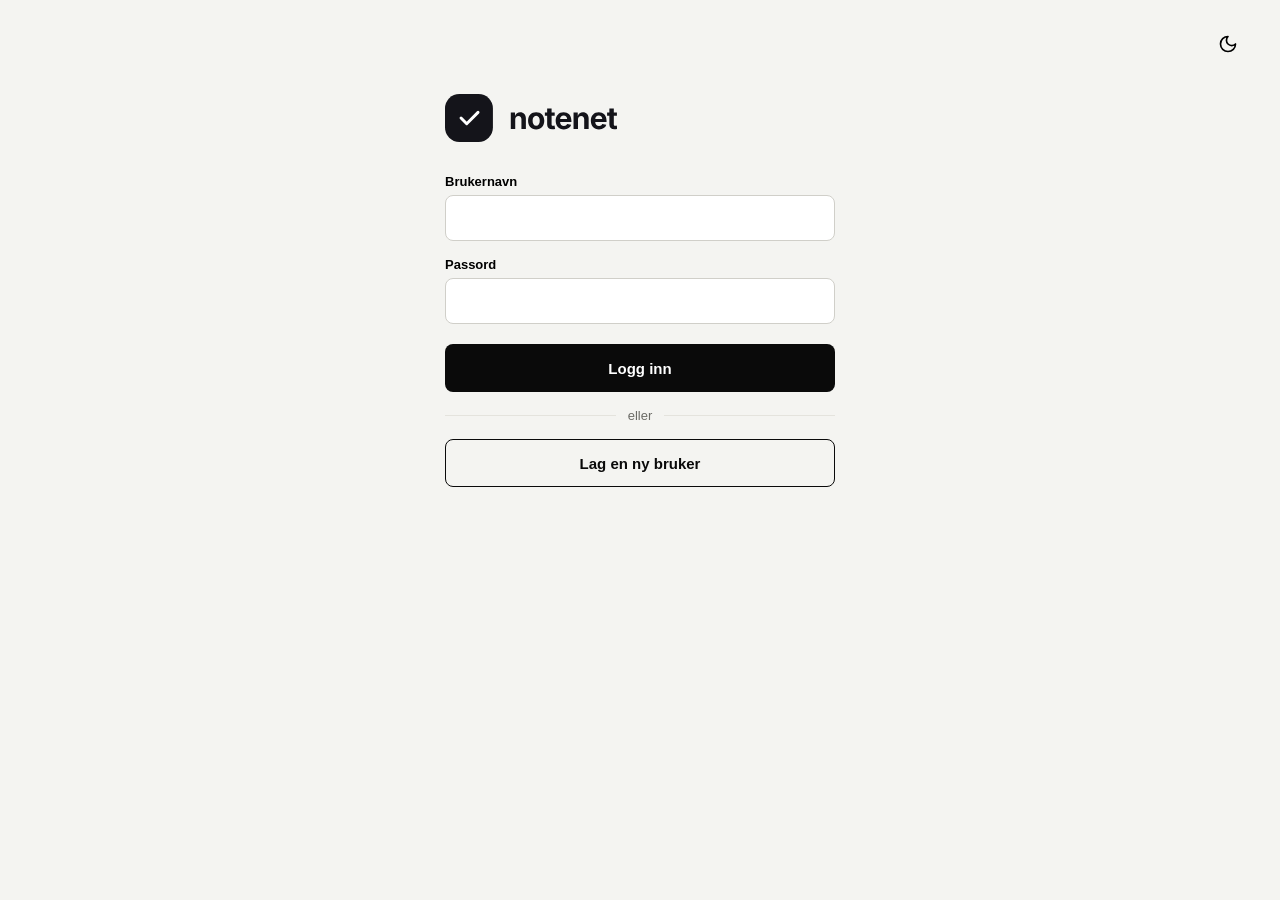
==== index.html @ 97132119 "move admin files into own folder and remove admin from script names" ====
<!doctype html>
<html lang="en">
  <head>
    <meta charset="UTF-8" />
    <meta name="viewport" content="width=device-width, initial-scale=1.0" />
    <title>Notenet</title>
    <link rel="icon" href="assets/images/favicon/favicon.ico" sizes="any" />
    <link
      rel="icon"
      href="assets/images/favicon/favicon.svg"
      type="image/svg+xml"
    />
    <link rel="stylesheet" href="styles/shared.css" />
    <link rel="stylesheet" href="styles/elements.css" />
    <link rel="stylesheet" href="styles/listPage.css" />
    <link rel="stylesheet" href="styles/loginPage.css" />
    <link rel="stylesheet" href="styles/landingPage.css" />
    <link rel="stylesheet" href="styles/modals.css" />
    <link rel="stylesheet" href="styles/userProfile.css" />
    <link rel="stylesheet" href="styles/userSettings.css" />
    <link rel="stylesheet" href="styles/admin.css" />
    <link rel="stylesheet" href="styles/darkMode.css" />
  </head>
  <body>
    <div id="app" class="flex column justify-between"></div>
    <script src="/model.js"></script>
    <script src="/pages/header.js"></script>
    <script src="/pages/admin/header.js"></script>
    <script src="/pages/userProfile.js"></script>
    <script src="/pages/admin/profile.js"></script>
    <script src="/pages/admin/userOverview.js"></script>
    <script src="/pages/admin/viewUser.js"></script>
    <script src="/pages/userSettings.js"></script>
    <script src="/pages/userNotification.js"></script>
    <script src="/pages/bottomBarActions.js"></script>
    <script src="/pages/themeToggle.js"></script>
    <script src="/pages/createListModal.js"></script>
    <script src="/pages/inviteMemberModal.js"></script>
    <script src="/pages/warningModals.js"></script>
    <script src="/pages/listPage/listPageView.js"></script>
    <script src="/pages/listPage/listPageController.js"></script>
    <script src="/pages/loginPage/loginview.js"></script>
    <script src="/pages/loginPage/logincontroller.js"></script>
    <script src="/pages/regristeringpage/registerview.js"></script>
    <script src="/pages/regristeringpage/registercontroller.js"></script>
    <script src="/pages/landingPage/landingpageview.js"></script>
    <script src="/pages/landingPage/landingPageController.js"></script>

    <script src="/pages/toast.js"></script>

    <script src="/view.js"></script>
    <script src="/router.js"></script>
    <script src="/modals.js"></script>
    <script src="/controller.js"></script>
  </body>
</html>
---- styles/shared.css ----
/*sizes*/
.width50 {
   width: 50vw;
}

.element50 {
   width: 40%;
}

/*flexbox*/
.flex {
   display: flex;
}

.row {
   flex-direction: row;
}

.column {
   flex-direction: column;
}

.justify-center {
   justify-content: center;
}

.justify-between {
   justify-content: space-between;
}

.justify-evenly {
   justify-content: space-evenly;
}

.justify-end {
   justify-content: flex-end;
}

.justify-self-end {
   justify-self: flex-end;
}

.align-center {
   align-items: center;
}

.align-end {
   align-items: flex-end;
}

.align-self-end {
   align-self: flex-end;
}

/*borders*/
.border {
   border: 1px solid black;
}

.border-round {
   border-radius: 10px;
}

/*spacing*/
.gap {
   gap: 10px;
}
.gap2 {
   gap: 30px;
}

.padding {
   padding: 10px;
}

.margin {
   margin: 10px;
}

/*text*/
.bold {
   font-weight: 900;
}
---- styles/elements.css ----
/*base*/
* {
  font-family: Arial, Helvetica, sans-serif;
}

html, body {
  margin: 0;
  padding: 0;
  min-height: 100%;
  background-color: #f4f4f1;
}

#app {
  min-height: 100vh; 
  margin: 0 auto;
  padding: 24px 32px 0 32px;
  box-sizing: border-box;
  display: flex;
  flex-direction: column;
  justify-content: space-between;
}

:where(
  button,
  a,
  label,
  input[type="checkbox"],
  input[type="file"],
  [onclick]:not([onclick=""]):not(.modal-overlay):not(.modal-content)
) {
  cursor: pointer;
}

/*profile greeting*/
.greeting {
  font-size: 24px;
}

/*icons*/
.icon-size {
  width: 20px;
  height: 20px;
}

.icon-size2 {
  width: 35px;
  height: 35px;
}

.icon-x {
  width: 50px;
  height: 50px;
}

/*bottom bar icons*/
.icon-bottom {
  display: block;
  width: 24px;
  height: 24px;
  padding: 11px;
  border-radius: 50%;
  filter: invert(1);
  opacity: 0.6;
  transition: opacity 0.15s ease;
}

.bottom-bar span:hover .icon-bottom {
  opacity: 1;
}

.icon-add {
  display: block;
  width: 26px;
  height: 26px;
  padding: 13px;
  border-radius: 50%;
  background-color: #e0243a;
  transition: transform 0.15s ease, background-color 0.15s ease;
}

.icon-add:hover {
  background-color: #c81d32;
}

.bottom-bar span:active img {
  transform: scale(0.92);
}

/*notification count*/
.notification-icon {
  position: relative;
}

.notification-count {
  position: absolute;
  top: 4px;
  right: 2px;
  min-width: 18px;
  height: 18px;
  padding: 0 4px;
  box-sizing: border-box;
  border: 2px solid #0a0a0a;
  border-radius: 999px;
  background-color: #e0243a;
  color: white;
  font-size: 10px;
  font-weight: 700;
  line-height: 14px;
  text-align: center;
}

/*profile image*/
.image-size {
  width: 88px;
  height: 88px;
}

/*containers*/
.list-bar {
  background-color: white;
}

.container {
  background-color: lightgray;
}

/*bottom bar*/
.bottom-bar {
  flex-shrink: 0;
  position: sticky;
  bottom: 0;
  margin: 24px -32px 0;
  padding: 32px 16px 18px;
  pointer-events: none;
  background: linear-gradient(to top, #f4f4f1 55%, rgba(244, 244, 241, 0));
}

.bottom-bar > div {
  pointer-events: auto;
  width: fit-content;
  margin: 0 auto;
  padding: 6px 16px;
  gap: 44px;
  align-items: center;
  background-color: #0a0a0a;
  border-radius: 999px;
  box-shadow: 0 10px 30px rgba(0, 0, 0, 0.18);
}

/*profile*/
.profile-container {
  width: 100%;
  max-width: 720px;
  margin: 0 auto;
}


/*header*/
.header {
  width: 100%;
  max-width: 740px;
  margin: 0 auto;
  box-sizing: border-box;

  h1 {
    font-size: 50px;
    color: dimgray;
  }
}

/*header icons*/
.header .gap2 {
  gap: 8px;
}

.header .icon-size {
  padding: 8px;
  border-radius: 50%;
  cursor: pointer;
  transition: background 0.15s ease;
}

.header .icon-size:hover {
  background: rgba(0, 0, 0, 0.07);
}

/*header avatar*/
.header-avatar {
  width: 34px;
  height: 34px;
  margin-left: 6px;
  border-radius: 50%;
  object-fit: cover;
  cursor: pointer;
  transition: box-shadow 0.15s ease;
}

.header-avatar:hover {
  box-shadow: 0 0 0 2px #e0243a;
}

/*reset*/
h1,
h2,
h3,
h4,
h5,
h6,
svg,
img {
  padding: 0;
  margin: 0;
}

/*logo*/
.logo-img {
  display: block;
  height: 40px;
  width: auto;
}

/*toast*/
.toast {
  position: fixed;
  top: 20px;
  left: 50%;
  transform: translateX(-50%);
  z-index: 1100;
  width: max-content;
  max-width: calc(100% - 32px);
  box-sizing: border-box;
  padding: 12px 16px;
  border-radius: 10px;
  background: #0a0a0a;
  color: white;
  font-size: 14px;
  font-weight: 600;
  box-shadow: 0 10px 30px rgba(0, 0, 0, 0.2);
}

.toast-icon {
  width: 18px;
  height: 18px;
  padding: 3px;
  border-radius: 50%;
  background: #e0243a;
}

.toast-close {
  width: 16px;
  height: 16px;
  margin-left: 8px;
  filter: invert(1);
  opacity: 0.7;
}

.toast-close:hover {
  opacity: 1;
}

/*retro bottom bar*/
body.retro .bottom-bar > div,
body.retro .icon-add,
body.retro .icon-bottom {
  border-radius: 0;
}

body.retro .bottom-bar > div {
  box-shadow: none;
}

body.retro .notification-count {
  border-radius: 0;
  font-family: "Lucida Console", Consolas, monospace;
}

/*retro avatars*/
body.retro .header-avatar,
body.retro .image-size,
body.retro .settings-avatar,
body.retro .avatar-option,
body.retro .member-avatar,
body.retro .item-avatar,
body.retro .admin-avatar {
  border-radius: 0;
}

/*retro header*/
body.retro .header .icon-size {
  border-radius: 0;
}

body.retro .header .header-avatar,
body.retro .settings-page .settings-avatar {
  box-shadow: 0 0 0 1.5px #0a0a0a;
}

body.retro .header .header-avatar:hover {
  box-shadow: 0 0 0 2px #e0243a;
}

/*retro pixel icons*/
body.retro img[src*="icons/pixel/"][width="14"],
body.retro img[src*="icons/pixel/"][width="16"] {
  width: 12px;
  height: 12px;
}

body.retro img[src*="icons/pixel/"][width="20"],
body.retro .input-box button img[src*="icons/pixel/"],
body.retro .icon-size[src*="icons/pixel/"] {
  width: 24px;
  height: 24px;
}

body.retro .header .icon-size[src*="icons/pixel/"] {
  padding: 6px;
}

/*retro font*/
body.retro,
body.retro * {
  font-family: "Lucida Console", Consolas, monospace;
  font-synthesis: none;
}

/*retro headings*/
body.retro h1,
body.retro h2,
body.retro h3,
body.retro h1 *,
body.retro h2 *,
body.retro h3 * {
  font-family: Consolas, "Courier New", monospace;
  font-synthesis: auto;
}

/*retro toast and invite buttons*/
body.retro .toast,
body.retro .toast-icon {
  border-radius: 0;
}

body.retro .toast-icon[src*="icons/pixel/"] {
  width: 12px;
  height: 12px;
  padding: 6px;
}

body.retro .toast-close[src*="icons/pixel/"] {
  width: 12px;
  height: 12px;
}

body.retro .accept-btn[src*="icons/pixel/"],
body.retro .decline-btn[src*="icons/pixel/"] {
  width: 12px;
  height: 12px;
  padding: 12px;
}

/*retro trash*/
body.retro img[src*="icons/pixel/trash"][width] {
  width: 18px;
  height: 18px;
}

/*animations*/
@keyframes fade-in {
  from {
    opacity: 0;
  }
}

@keyframes pop-in {
  from {
    opacity: 0;
    transform: translateY(12px) scale(0.96);
  }
}

@keyframes toast-in {
  from {
    opacity: 0;
    transform: translate(-50%, -16px);
  }
}

@keyframes item-in {
  from {
    opacity: 0;
    transform: translateY(-8px);
  }
}

@keyframes check-pop {
  50% {
    transform: scale(1.25);
  }
}

@keyframes strike {
  to {
    background-size: 100% 2px;
  }
}

@keyframes item-out {
  to {
    opacity: 0;
    transform: translateX(12px);
  }
}

@media (prefers-reduced-motion: no-preference) {
  body:not(.retro) .modal-overlay.animate-in {
    animation: fade-in 0.2s ease;
  }

  body:not(.retro) .modal-overlay.animate-in .modal-content {
    animation: pop-in 0.3s cubic-bezier(0.2, 0.9, 0.3, 1.2);
  }

  body:not(.retro) .toast.animate-in {
    animation: toast-in 0.3s ease;
  }

  body:not(.retro) li.animate-in {
    animation: item-in 0.3s ease;
  }

  body:not(.retro) li.animate-in input[type="checkbox"]:checked {
    animation: check-pop 0.3s ease;
  }

  body:not(.retro) li.completing {
    animation: item-out 0.2s ease 0.3s forwards;
  }

  body:not(.retro) li.completing input[type="checkbox"] {
    animation: check-pop 0.3s ease;
  }

  body:not(.retro) li.completing span {
    background: linear-gradient(#e0243a, #e0243a) no-repeat 0 55% / 0 2px;
    animation: strike 0.3s ease forwards;
  }

  body:not(.retro) .list-container li,
  body:not(.retro) .admin-stat {
    transition: transform 0.15s ease, box-shadow 0.15s ease, background 0.15s ease;
  }

  body:not(.retro) .admin-stat:hover {
    transform: translateY(-2px);
    box-shadow: 0 6px 16px rgba(0, 0, 0, 0.08);
  }
}

/*retro edit icon*/
body.retro .list-container .edit-btn img[src*="icons/pixel/"] {
  width: 18px;
  height: 18px;
  margin: -3px -1px -3px -2px;
}
---- styles/listPage.css ----
/*layout*/
.list-container {
  width: 100%;
  max-width: 752px;
  margin: 0 auto;
  padding: 8px 16px;
  display: flex;
  flex-direction: column;
  gap: 8px;
  box-sizing: border-box;
}

.list-title-row {
  display: flex;
  justify-content: space-between;
  align-items: flex-end;
  width: 100%;
  margin: 4px 0;
  gap: 8px;
}

/*members*/
.share-meta {
  display: flex;
  align-items: center;
  gap: 10px;
  font-size: 14px;
  white-space: nowrap;
  flex-shrink: 0;
}

.member-count {
  font-size: 13px;
  color: dimgray;
}

.member-count-btn {
  display: inline-flex;
  align-items: center;
  gap: 4px;
  border: none;
  background: none;
  padding: 4px 6px;
  font-size: 13px;
  color: dimgray;
}

.member-count-btn:hover {
  color: black;
}

.member-count-btn img {
  transition: transform 0.15s ease;
}

.member-count-btn img.rotated {
  transform: rotate(90deg);
}

.members-list {
  display: flex;
  flex-direction: column;
  border: 1px solid black;
  background: #f0f0f0
}

.member-row {
  display: flex;
  align-items: center;
  gap: 10px;
  padding: 6px 10px;
  border-bottom: 1px solid #ddd;
  font-size: 14px;
}

.member-row:last-child {
  border-bottom: none;
}

.member-avatar {
  width: 24px;
  height: 24px;
  border-radius: 50%;
  object-fit: cover;
}

.item-avatar {
  width: 20px;
  height: 20px;
  border-radius: 50%;
  object-fit: cover;
  flex-shrink: 0;
}

.owner-tag {
  font-size: 11px;
  background: #e0243a;
  color: white;
  padding: 1px 6px;
  border-radius: 999px;
}

.member-code {
  margin-left: auto;
  font-size: 12px;
  color: dimgray;
}

/*invite button*/
.invite-btn {
  display: inline-flex;
  align-items: center;
  gap: 6px;
  border: none;
  background: black;
  color: white;
  border-radius: 999px;
  padding: 5px 12px;
  font-size: 13px;
  font-weight: 600;
  transition: background 0.15s ease;
}

.invite-btn img {
  filter: invert(1);
}

.invite-btn:hover {
  background: #333;
}

.invite-btn:active {
  transform: scale(0.96);
}

/*headings*/
.list-container h2 {
  font-size: 22px;
  margin: 0;
  word-break: break-word;
}

.list-container h3 {
  font-size: 16px;
  margin-top: 10px;
  margin-bottom: 4px;
}

/*list items*/
ul {
  list-style: none !important;
  padding: 0 !important;
  margin: 0 !important;
  display: flex;
  flex-direction: column;
  width: 100%;
  border: 1px solid #d0cfc9;
  border-radius: 10px;
  overflow: hidden;
  box-sizing: border-box;
}

ul:empty {
  border: none;
}

li {
  display: flex;
  align-items: center;
  border-bottom: 1px solid #e2e1dc;
  padding: 9px 10px;
  background: white;
  width: 100%;
  box-sizing: border-box;
}

li:last-child {
  border-bottom: none;
}

.btn-icon {
  background: transparent;
  border: none;
  padding: 2px;
  display: flex;
  align-items: center;
  justify-content: center;
  width: 32px;
  flex-shrink: 0;
}

li span {
  flex-grow: 1;
  padding-left: 8px;
  font-size: 14px;
  word-break: normal;
  overflow-wrap: break-word;
  min-width: 0;
}

/*add item input*/
.input-box {
  display: flex;
  align-items: center;
  border: 1px solid black;
  border-radius: 20px;
  padding: 7px 14px;
  background: #ffffff;
  width: 100%;
  box-sizing: border-box;
}

.input-box input {
  border: none;
  outline: none;
  width: 100%;
  font-size: 14px;
}

.input-box button {
  background: none;
  border: none;
}

/*edit*/
.edit-btn {
  border: 1px solid dimgray;
  background: white;
  color: dimgray;
  border-radius: 12px;
  padding: 3px 10px;
  margin-right: 6px;
  font-size: 12px;
}

.edit-btn:hover {
  background: dimgray;
  color: white;
}

.edit-input {
  flex: 1;
  width: 100%;
  min-width: 0;
  box-sizing: border-box;
  margin-left: 8px;
  margin-right: 6px;
  padding: 4px 6px;
  font-size: 14px;
}

/*visibility toggle*/
.list-toolbar {
  display: flex;
  justify-content: space-between;
  align-items: center;
  gap: 8px;
  flex-wrap: wrap;
}

.visibility-switch {
  display: inline-flex;
  background: #f0f0f0;
  padding: 3px;
  border-radius: 999px;
}

.visibility-option {
  display: inline-flex;
  align-items: center;
  gap: 6px;
  border: none;
  background: transparent;
  padding: 5px 12px;
  border-radius: 999px;
  font-size: 13px;
  font-weight: 600;
  color: #777;
  transition: background 0.15s ease, color 0.15s ease, box-shadow 0.15s ease;
}

.visibility-option img {
  opacity: 0.45;
}

.visibility-option:not(.active):hover {
  color: #333;
}

.visibility-option.active {
  background: #0a0a0a;
  color: white;
  box-shadow: 0 1px 3px rgba(0, 0, 0, 0.15);
  cursor: default;
}

.visibility-option.active img {
  opacity: 1;
  filter: invert(1);
}

.visibility-label {
  display: inline-flex;
  align-items: center;
  gap: 6px;
  font-size: 13px;
  color: dimgray;
}

/*sharp style*/
.list-container h2 {
  font-size: 24px;
  font-weight: 800;
  letter-spacing: -0.03em;
  line-height: 1.1;
}

.counter {
  font-size: 13px;
  color: #6b6b66;
  font-variant-numeric: tabular-nums;
}

.counter b {
  color: #0a0a0a;
}

/*progress bar*/
.list-progress {
  width: 100%;
  height: 12px;
  border-radius: 999px;
  background: #e2e1db;
  overflow: hidden;
}

.list-progress-fill {
  height: 100%;
  border-radius: 999px;
  background: linear-gradient(90deg, #e0243a, #f0566a);
  transition: width 0.3s ease;
}

.list-container h3 {
  font-size: 11px;
  font-weight: 700;
  letter-spacing: 0.1em;
  text-transform: uppercase;
  opacity: 0.55;
  margin-top: 18px;
}

ul {
  border-radius: 12px;
}

.input-box {
  border-radius: 6px;
}

.invite-btn {
  border-radius: 6px;
}

li span {
  font-weight: 500;
}

li:hover {
  background: #fafaf8;
}

li input[type="checkbox"] {
  appearance: none;
  width: 22px;
  height: 22px;
  margin: 0 4px 0 2px;
  border: 2px solid #b5b4ae;
  border-radius: 50%;
  flex-shrink: 0;
  cursor: pointer;
}

li input[type="checkbox"]:hover {
  border-color: #0a0a0a;
}

li input[type="checkbox"]:checked {
  border-color: #0a0a0a;
  background: #0a0a0a url("data:image/svg+xml;utf8,<svg xmlns='http://www.w3.org/2000/svg' viewBox='0 0 24 24' fill='none' stroke='white' stroke-width='3.5' stroke-linecap='round' stroke-linejoin='round'><path d='m5 12 5 5L20 7'/></svg>") center / 12px no-repeat;
}

.btn-icon img {
  opacity: 0.85;
}

.btn-icon:hover img {
  opacity: 1;
}

.edit-btn {
  border-radius: 4px;
  font-size: 11px;
  font-weight: 600;
  letter-spacing: 0.02em;
}

.completed-list li span {
  color: #6b6b66;
  text-decoration: line-through;
  text-decoration-color: #e0243a;
  text-decoration-thickness: 2px;
}

/*edit buttons*/
.edit-btn {
  display: inline-flex;
  align-items: center;
  gap: 5px;
  border: 1px solid #d0cfc9;
  border-radius: 6px;
  background: transparent;
  color: #3a3a38;
  padding: 3px 8px;
  margin-right: 6px;
  font-size: 12px;
  font-weight: 600;
  letter-spacing: 0;
  transition: background 0.15s ease, color 0.15s ease, border-color 0.15s ease;
}

.edit-btn img {
  width: 11px;
  height: 11px;
}

.edit-btn:hover {
  background: #0a0a0a;
  border-color: #0a0a0a;
  color: white;
}

.edit-btn:hover img {
  filter: invert(1);
}

.edit-btn-save {
  background: #0a0a0a;
  border-color: #0a0a0a;
  color: white;
}

.edit-btn-save img {
  filter: invert(1);
}

.edit-btn-save:hover {
  background: #e0243a;
  border-color: #e0243a;
}

.edit-btn-cancel {
  border-color: transparent;
  color: #6b6b66;
}

.edit-btn-cancel:hover {
  background: #ecebe6;
  border-color: #ecebe6;
  color: #0a0a0a;
}

.edit-input {
  border: 1.5px solid #0a0a0a;
  border-radius: 6px;
  padding: 6px 10px;
  outline: none;
  font-weight: 500;
}

.edit-input:focus {
  box-shadow: 0 0 0 3px rgba(224, 36, 58, 0.2);
}

/*empty text*/
.empty-text {
  margin: 4px 2px;
  font-size: 16px;
  color: #6b6b66;
}

/*remove member*/
.remove-member-btn {
  margin-left: 4px;
}

.remove-member-btn img {
  opacity: 0.5;
}

.remove-member-btn:hover img {
  opacity: 1;
}

/*invite member*/
.invite-text {
  margin: 0;
  font-size: 14px;
  color: #6b6b66;
}

.invite-message {
  margin: 0 4px;
  font-size: 13px;
  color: #6b6b66;
}

/*retro style*/
body.retro .list-container h2 {
  font-size: 30px;
  font-weight: 900;
  letter-spacing: -0.02em;
}

body.retro .list-container .counter {
  font-family: "Lucida Console", Consolas, monospace;
  letter-spacing: 0.05em;
  text-transform: uppercase;
}

body.retro .list-progress {
  height: 12px;
  border-radius: 0;
  background: repeating-linear-gradient(90deg, #d6d4cc 0 10px, transparent 10px 14px);
}

body.retro .list-progress-fill {
  border-radius: 0;
  background: repeating-linear-gradient(90deg, #e0243a 0 10px, transparent 10px 14px);
}

body.retro .list-container .visibility-switch,
body.retro .list-container .visibility-option,
body.retro .list-container .invite-btn,
body.retro .settings-page .visibility-switch,
body.retro .settings-page .visibility-option {
  border-radius: 0;
}

body.retro .list-container .visibility-option,
body.retro .list-container .invite-btn,
body.retro .list-container .member-count-btn,
body.retro .settings-page .visibility-option {
  font-family: "Lucida Console", Consolas, monospace;
}

body.retro .list-container .invite-btn {
  text-transform: uppercase;
  font-size: 12px;
}

body.retro .list-container .input-box {
  border: none;
  border-bottom: 2px solid #0a0a0a;
  border-radius: 0;
  background: transparent;
}

body.retro .list-container .input-box input,
body.retro .list-container .edit-input {
  font-family: "Lucida Console", Consolas, monospace;
  background: transparent;
}

body.retro .list-container .edit-input {
  border-radius: 0;
}

body.retro .list-container h3 {
  font-family: Consolas, "Courier New", monospace;
  font-size: 13px;
  opacity: 1;
}

body.retro .list-container h3::before {
  content: "// ";
  color: #e0243a;
}

body.retro .list-container ul {
  border: none;
  border-top: 2px solid #0a0a0a;
  border-radius: 0;
}

body.retro .list-container li {
  background: transparent;
  border-bottom: 1px dashed #9a9a95;
  padding: 12px 4px;
}

body.retro .list-container li:hover {
  background: rgba(0, 0, 0, 0.03);
}

body.retro .list-container li span {
  font-family: "Lucida Console", Consolas, monospace;
  font-size: 14px;
}

body.retro .list-container li input[type="checkbox"] {
  width: 20px;
  height: 20px;
  border-radius: 0;
  border-color: #0a0a0a;
}

body.retro .list-container .edit-btn {
  border-radius: 0;
  font-family: "Lucida Console", Consolas, monospace;
  font-size: 11px;
  text-transform: uppercase;
}

body.retro .list-container .item-avatar {
  box-shadow: 0 0 0 1px #d0cfc9;
}

/*section toggle*/
.section-toggle {
  display: flex;
  align-items: center;
  gap: 6px;
  cursor: pointer;
  user-select: none;
}

.section-toggle img {
  transition: transform 0.15s ease;
}

.section-toggle img.rotated {
  transform: rotate(90deg);
}

.counter-link {
  font-family: inherit;
  cursor: pointer;
  text-decoration: underline dotted;
  text-underline-offset: 3px;
}

.counter-link:hover {
  color: #e0243a;
}

/*members list*/
body.retro .list-container .members-list {
  background: transparent;
  border: none;
  border-top: 2px solid #0a0a0a;
}

body.retro .list-container .member-row {
  padding: 10px 4px;
  border-bottom: 1px dashed #9a9a95;
}

body.retro .list-container .member-row span {
  font-family: "Lucida Console", Consolas, monospace;
}

body.retro .list-container .member-avatar {
  box-shadow: 0 0 0 1px #d0cfc9;
}

/*visibility switch*/
body.retro .list-container .visibility-switch,
body.retro .settings-page .visibility-switch {
  background: transparent;
  border: 1.5px solid #0a0a0a;
  padding: 0;
}

body.retro .list-container .visibility-option,
body.retro .settings-page .visibility-option {
  padding: 5px 12px;
  color: #6b6b66;
  box-shadow: none;
}

body.retro .list-container .visibility-option + .visibility-option,
body.retro .settings-page .visibility-option + .visibility-option {
  border-left: 1.5px solid #0a0a0a;
}

body.retro .list-container .visibility-option.active,
body.retro .settings-page .visibility-option.active {
  color: white;
}

body.retro .list-container .visibility-option:not(.active):hover,
body.retro .settings-page .visibility-option:not(.active):hover {
  background: rgba(0, 0, 0, 0.05);
  color: #0a0a0a;
}

/*retro checkbox*/
body.retro .list-container li input[type="checkbox"]:checked {
  background: #0a0a0a url("data:image/svg+xml;utf8,<svg xmlns='http://www.w3.org/2000/svg' viewBox='0 0 12 12' shape-rendering='crispEdges' fill='white'><path d='M1 6h1v1h-1ZM1 7h1v1h-1ZM2 6h1v1h-1ZM2 7h1v1h-1ZM2 8h1v1h-1ZM3 7h1v1h-1ZM3 8h1v1h-1ZM3 9h1v1h-1ZM4 8h1v1h-1ZM4 9h1v1h-1ZM5 7h1v1h-1ZM5 8h1v1h-1ZM5 9h1v1h-1ZM6 6h1v1h-1ZM6 7h1v1h-1ZM6 8h1v1h-1ZM7 5h1v1h-1ZM7 6h1v1h-1ZM7 7h1v1h-1ZM8 4h1v1h-1ZM8 5h1v1h-1ZM8 6h1v1h-1ZM9 3h1v1h-1ZM9 4h1v1h-1ZM9 5h1v1h-1ZM10 3h1v1h-1ZM10 4h1v1h-1Z'/></svg>") center / 12px no-repeat;
}

/*retro empty text*/
body.retro .list-container .empty-text {
  font-family: "Lucida Console", Consolas, monospace;
  font-size: 14px;
}

/*retro owner tag*/
body.retro .list-container .owner-tag {
  border-radius: 0;
  text-transform: uppercase;
  letter-spacing: 0.05em;
}
---- styles/loginPage.css ----
/*layout*/
.login-wrapper {
  width: 100%;
  max-width: 390px;
  margin: 0 auto;
}

.login-page {
  padding: 70px 0 0;
  display: flex;
  flex-direction: column;
  gap: 16px;
}

/*logo*/
.logo {
  font-size: 40px;
  margin: 0 0 16px 0;
  color: dimgray;
}

/*logo size*/
.logo .logo-img {
  height: 48px;
}

/*register title*/
.register-title {
  margin: -8px 0 0;
  font-size: 22px;
}

/*inputs*/
.login-label {
  display: flex;
  flex-direction: column;
  gap: 6px;
  font-size: 13px;
  font-weight: 700;
}

.login-input {
  width: 100%;
  box-sizing: border-box;
  height: 46px;
  padding: 0 14px;
  font-size: 15px;
  font-family: inherit;
  border: 1px solid #d0cfc9;
  border-radius: 8px;
  background: #ffffff;
  outline: none;
  transition: border-color 0.15s ease, box-shadow 0.15s ease;
}

.login-input:focus {
  border-color: #0a0a0a;
  box-shadow: 0 0 0 3px rgba(10, 10, 10, 0.08);
}

/*buttons*/
.login-button,
.register-button {
  width: 100%;
  height: 48px;
  border-radius: 8px;
  font-size: 15px;
  font-weight: 700;
  font-family: inherit;
  transition: background 0.15s ease, border-color 0.15s ease, color 0.15s ease;
}

.login-button {
  margin-top: 4px;
  border: none;
  background: #0a0a0a;
  color: white;
}

.login-button:hover {
  background: #e0243a;
}

.register-button {
  border: 1.5px solid #0a0a0a;
  background: transparent;
  color: #0a0a0a;
}

.register-button:hover {
  background: #0a0a0a;
  color: white;
}

/*divider*/
.login-divider {
  display: flex;
  align-items: center;
  gap: 12px;
  font-size: 13px;
  color: #6b6b66;
}

.login-divider::before,
.login-divider::after {
  content: "";
  flex: 1;
  height: 1px;
  background: #e4e3dd;
}

/*field errors*/
.login-input.input-error {
  border-color: #c81d32;
}

.login-input.input-error:focus {
  box-shadow: 0 0 0 3px rgba(224, 42, 13, 0.15);
}

.field-error {
  font-size: 13px;
  font-weight: 400;
  color: #c81d32;
}

/*messages*/
.login-error {
  color: #c81d32;
  font-size: 14px;
  margin: 0;
}

/*theme toggle*/
.theme-toggle {
  position: absolute;
  top: 34px;
  right: 42px;
}
---- styles/landingPage.css ----
.landing-page {
   padding: 20px;
}

.profile-pic {
   width: 48px;
   height: 48px;
   border-radius: 50%;
   display: block;
   margin-left: auto;
   cursor: pointer;
}

.filter-row {
   display: flex;
   gap: 8px;
   margin: 16px 0;
}

.filter-button {
   flex: 1;
   padding: 10px;
   font-size: 15px;
   border: 1px solid #9aa0a6;
   background: #ffffff;
   cursor: pointer;
}

.filter-button.active {
   background: #3c4043;
   color: #ffffff;
}

.list-row {
   display: flex;
   align-items: center;
   gap: 12px;
   padding: 12px;
   border: 1px solid #9aa0a6;
   margin-bottom: 8px;
   cursor: pointer;
}

.list-text {
   flex: 1;
}

.list-title {
   margin: 0;
   font-weight: bold;
}

.list-owner {
   margin: 0;
   font-size: 13px;
   color: #5f6368;
}

.list-count {
   font-size: 14px;
   color: #5f6368;
}
---- styles/modals.css ----
/*private/shared toggle*/
.modal-toggle-container {
  display: flex;
  justify-content: center;
  margin: 0 auto 16px auto;
  background: #f0f0f0;
  padding: 4px;
  border-radius: 20px;
  width: fit-content;
}

.modal-toggle-btn {
  border: none;
  padding: 6px 18px;
  border-radius: 16px;
  font-weight: 600;
  font-size: 14px;
  transition: all 0.2s ease;
  background: transparent;
  color: #666666;
}

.modal-toggle-btn.active {
  background: #ffffff;
  color: #000000;
  box-shadow: 0 2px 4px rgba(0, 0, 0, 0.1);
}

.modal-toggle-btn:disabled {
  display: inline-flex;
  align-items: center;
  gap: 6px;
  color: #b5b5b0;
  cursor: not-allowed;
}

.premium-icon {
  width: 16px;
  height: 16px;
}

/*modal*/
.modal-overlay {
   position: fixed;
   top: 0;
   left: 0;
   width: 100vw;
   height: 100vh;
   background-color: rgba(0, 0, 0, 0.5); 
   display: flex;
   justify-content: center;
   align-items: center; 
   z-index: 1000; 
}

.modal-content {
   background: white;
   padding: 16px;
   width: 90%;
   max-width: 360px;
   border-radius: 8px;
   box-shadow: 0 4px 12px rgba(0, 0, 0, 0.15);
}

/*notifications*/
.notification-modal {
  max-width: 400px;
  padding: 22px;
}

.notification-modal h1 {
  font-size: 26px;
  font-weight: 800;
  letter-spacing: -0.02em;
}

.close-btn {
  padding: 8px;
  border: 1.5px solid #0a0a0a;
  border-radius: 50%;
}

.invite-row {
  padding: 14px 0;
  border-bottom: 1px solid #dcdbd5;
}

.invite-row:last-child {
  border-bottom: none;
}

.invite-owner {
  font-family: Consolas, "Courier New", monospace;
  font-size: 12px;
  color: #6b6b66;
}

.invite-title {
  margin-top: 2px;
  font-size: 17px;
  font-weight: 700;
}

.invite-actions {
  gap: 10px;
}

.accept-btn,
.decline-btn {
  width: 18px;
  height: 18px;
  padding: 9px;
  border-radius: 50%;
  transition: transform 0.15s ease, background-color 0.15s ease;
}

.accept-btn {
  background-color: #e0243a;
}

.accept-btn:hover {
  background-color: #c81d32;
}

.decline-btn {
  border: 1px solid #c9c8c2;
}

.decline-btn:hover {
  border-color: #0a0a0a;
}

.accept-btn:active,
.decline-btn:active {
  transform: scale(0.92);
}

/*retro modals*/
body.retro .modal-content {
  border: 1.5px solid #0a0a0a;
  border-radius: 0;
  box-shadow: none;
}

body.retro .modal-content h1,
body.retro .modal-content h2 {
  font-family: Consolas, "Courier New", monospace;
  font-size: 15px;
  font-weight: 700;
  letter-spacing: 0.05em;
  text-transform: uppercase;
}

body.retro .modal-content h1::before,
body.retro .modal-content h2::before {
  content: "// ";
  color: #e0243a;
}

body.retro .close-btn,
body.retro .accept-btn,
body.retro .decline-btn {
  border-radius: 0;
}

body.retro .invite-row,
body.retro .invite-row:last-child {
  border-bottom: 1px dashed #9a9a95;
}

body.retro .invite-list {
  border-top: 2px solid #0a0a0a;
}

body.retro .modal-content .input-box {
  border: none;
  border-bottom: 2px solid #0a0a0a;
  border-radius: 0;
  background: transparent;
}

body.retro .modal-content .input-box input,
body.retro .invite-message {
  font-family: "Lucida Console", Consolas, monospace;
  background: transparent;
}

body.retro .modal-content .edit-btn {
  border-radius: 0;
  font-family: "Lucida Console", Consolas, monospace;
  text-transform: uppercase;
}

body.retro .modal-toggle-container {
  background: transparent;
  border: 1.5px solid #0a0a0a;
  border-radius: 0;
  padding: 0;
}

body.retro .modal-toggle-container .modal-toggle-btn {
  padding: 5px 14px;
  border-radius: 0;
  font-family: "Lucida Console", Consolas, monospace;
  font-size: 13px;
  color: #6b6b66;
  box-shadow: none;
}

body.retro .modal-toggle-container .modal-toggle-btn + .modal-toggle-btn {
  border-left: 1.5px solid #0a0a0a;
}

body.retro .modal-toggle-container .modal-toggle-btn.active {
  background: #0a0a0a;
  color: white;
}

body.retro .modal-toggle-container .modal-toggle-btn:disabled {
  color: #b5b5b0;
}
---- styles/userProfile.css ----
/*user page styles*/

/*list categories*/
.profile-container .container {
  background-color: transparent;
  padding: 0;
  gap: 0;
  border-top: 1.5px solid #0a0a0a;
}

.profile-container .list-bar {
  background-color: transparent;
  border-bottom: 1px solid #d6d5cf;
  padding: 14px 4px;
  font-size: 15px;
  font-weight: 600;
  transition: padding 0.15s ease;
}

.profile-container .list-bar:hover {
  padding-left: 12px;
}

.profile-container .list-bar:hover > div:first-child span {
  color: #e0243a;
}

.profile-container .list-bar > div:first-child {
  gap: 14px;
}

.profile-container .list-bar > div:last-child span {
  font-family: Consolas, "Courier New", monospace;
  font-size: 14px;
  font-weight: 400;
  color: #6b6b66;
}

.profile-container .list-bar > div:last-child img {
  opacity: 0.5;
}

/*premium button*/
.premium-cta {
  gap: 16px;
  margin-top: 8px;
  padding: 14px 18px;
  border-radius: 14px;
  background: #0a0a0a;
  color: white;
}

.premium-cta-title {
  font-size: 15px;
  font-weight: 700;
}

.premium-cta-text {
  margin-top: 2px;
  font-size: 13px;
  color: #a8a7a1;
}

.premium-btn {
  display: inline-flex;
  align-items: center;
  gap: 8px;
  flex-shrink: 0;
  border: none;
  border-radius: 999px;
  padding: 8px 16px;
  background: #e0243a;
  color: white;
  font-size: 13px;
  font-weight: 700;
  transition: background 0.15s ease, transform 0.15s ease;
}

.premium-btn img {
  width: 20px;
  height: 20px;
  margin: -2px 0;
}

.premium-btn:hover {
  background: #c81d32;
  transform: translateY(-1px);
}

.premium-btn:active {
  transform: scale(0.97);
}

/*profile header*/
.profile-container {
  margin-top: 40px;
  margin-bottom: auto;
}

.profile-container > div:first-child {
  justify-content: flex-start;
  align-items: flex-start;
  gap: 24px;
}

.profile-container .greeting {
  margin-top: 10px;
}

.profile-container h4.justify-end {
  justify-content: flex-start;
  margin-top: 4px;
}

/*profile details*/
.profile-container > div:first-child {
  padding-left: 0;
  padding-right: 0;
}

.profile-container .image-size {
  border-radius: 50%;
  object-fit: cover;
}

.code-label {
  margin-right: 6px;
  font-weight: 400;
  color: #6b6b66;
}

/*avatar column (samme bredde for alle, så hilsenen ikke flytter seg)*/
.profile-container > div:first-child > div:first-child {
  width: 88px;
  flex-shrink: 0;
}

/*copy friend code*/
.copy-icon {
  width: 15px;
  height: 15px;
  margin-left: 8px;
  opacity: 0.5;
  transition: opacity 0.15s ease;
}

.copy-icon:hover {
  opacity: 1;
}

/*premium badge*/
.profile-container .premium-badge {
  height: 20px;
  margin-top: 8px;
}

/*retro premium*/
body.retro .premium-cta,
body.retro .premium-btn {
  border-radius: 0;
}

body.retro .premium-btn {
  font-family: "Lucida Console", Consolas, monospace;
  text-transform: uppercase;
}

/*retro profile*/
body.retro .profile-container .container {
  border-top-width: 2px;
}

body.retro .profile-container .list-bar {
  border-bottom: 1px dashed #9a9a95;
  transition: none;
}

body.retro .profile-container .list-bar > div:last-child span {
  font-family: "Lucida Console", Consolas, monospace;
}

body.retro .profile-container .list-bar > div:last-child img {
  width: 12px;
  height: 12px;
}

body.retro .copy-icon {
  width: 12px;
  height: 12px;
}

body.retro .profile-container .image-size {
  border-width: 1.5px;
}
---- styles/userSettings.css ----
/*settings page*/
.settings-page {
  width: 100%;
  max-width: 720px;
  margin: 0 auto;
  gap: 12px;
}

/*user card*/
.settings-user {
  padding: 8px 0 4px;
}

.settings-avatar {
  width: 56px;
  height: 56px;
  border-radius: 50%;
  object-fit: cover;
}

.settings-name {
  font-size: 17px;
  font-weight: 700;
}

.settings-meta {
  font-size: 13px;
  color: #6b6b66;
}

/*settings groups*/
.settings-label {
  margin-top: 10px;
  font-size: 12px;
  font-weight: 700;
  letter-spacing: 0.06em;
  text-transform: uppercase;
  color: #6b6b66;
}

.settings-group {
  background: white;
  border: 1px solid #e4e3dd;
  border-radius: 10px;
  overflow: hidden;
}

.settings-row {
  padding: 14px 16px;
  border-bottom: 1px solid #ecebe6;
  font-size: 15px;
}

.settings-row:last-child {
  border-bottom: none;
}

.settings-row[onclick]:hover {
  background: #fafaf8;
}

.settings-chevron {
  width: 16px;
  height: 16px;
  margin-left: auto;
  opacity: 0.4;
}

.premium-row-icon {
  width: 26px;
  height: 26px;
  margin: -3px;
}

.settings-danger {
  color: #c81d32;
  font-weight: 600;
}

/*edit fields*/
.settings-input {
  flex: 1;
  min-width: 0;
  padding: 6px 10px;
  font-size: 15px;
  border: 1px solid #0a0a0a;
  border-radius: 6px;
  outline: none;
}

.settings-file {
  flex: 1;
  min-width: 0;
  font-size: 13px;
}

/*avatar picker*/
.settings-row.column {
  align-items: stretch;
}

.avatar-grid {
  display: grid;
  grid-template-columns: repeat(auto-fill, minmax(44px, 1fr));
  gap: 10px;
}

.avatar-option {
  width: 44px;
  height: 44px;
  border-radius: 50%;
  cursor: pointer;
  transition: transform 0.15s ease;
}

.avatar-option:hover {
  transform: scale(1.08);
}

.avatar-option.selected {
  box-shadow: 0 0 0 2px white, 0 0 0 4px #e0243a;
}

/*log out*/
.logout-group {
  margin-top: 16px;
}

/*retro settings*/
body.retro .settings-label,
body.retro .settings-meta,
body.retro .settings-input {
  font-family: "Lucida Console", Consolas, monospace;
}

body.retro .settings-label {
  font-family: Consolas, "Courier New", monospace;
  font-size: 13px;
  letter-spacing: 0.05em;
  color: #0a0a0a;
}

body.retro .settings-label::before {
  content: "// ";
  color: #e0243a;
}

body.retro .settings-page .settings-group {
  background: transparent;
  border: none;
  border-top: 2px solid #0a0a0a;
  border-radius: 0;
}

body.retro .settings-page .settings-row,
body.retro .settings-page .settings-row:last-child {
  padding: 14px 4px;
  border-bottom: 1px dashed #9a9a95;
}

body.retro .settings-page .settings-row[onclick]:hover {
  background: rgba(0, 0, 0, 0.03);
}

body.retro .settings-input,
body.retro .settings-page .edit-btn {
  border-radius: 0;
}

body.retro .settings-page .edit-btn {
  font-family: "Lucida Console", Consolas, monospace;
  font-size: 11px;
  text-transform: uppercase;
}

body.retro .settings-avatar {
  box-shadow: 0 0 0 1px #d0cfc9;
}

/*retro premium row*/
body.retro .premium-row span {
  font-family: "Lucida Console", Consolas, monospace;
  font-size: 14px;
}
---- styles/admin.css ----
/*admin header*/
.admin-tag {
  padding: 3px 9px;
  border-radius: 999px;
  background: #e0243a;
  color: white;
  font-size: 12px;
  font-weight: 700;
}

/*admin page*/
.admin-container {
  width: 100%;
  max-width: 720px;
  margin: 40px auto auto;
}

.admin-title {
  margin: 0;
  font-size: 24px;
}

/*stats*/
.admin-stats {
  display: grid;
  grid-template-columns: repeat(3, 1fr);
  gap: 12px;
}

.admin-stat {
  display: flex;
  flex-direction: column;
  gap: 4px;
  min-width: 0;
  padding: 16px;
  background: white;
  border: 1px solid #e4e3dd;
  border-radius: 10px;
}

.admin-stat-label {
  font-size: 12px;
  font-weight: 700;
  letter-spacing: 0.06em;
  text-transform: uppercase;
  color: #6b6b66;
}

.admin-stat-number {
  font-size: 34px;
  font-weight: 800;
  letter-spacing: -0.03em;
  font-variant-numeric: tabular-nums;
}

.admin-stat-sub {
  display: flex;
  align-items: center;
  gap: 2px;
  font-size: 13px;
  color: #6b6b66;
}

.admin-stat-link {
  background: #0a0a0a;
  border-color: #0a0a0a;
  color: white;
  transition: transform 0.15s ease;
}

.admin-stat-link:hover {
  transform: translateY(-2px);
}

.admin-stat-link .admin-stat-label,
.admin-stat-link .admin-stat-sub {
  color: #a8a7a1;
}

.admin-stat-link .admin-stat-sub img {
  width: 14px;
  height: 14px;
  filter: invert(1);
}

@media (max-width: 600px) {
  .admin-stats {
    grid-template-columns: 1fr;
  }
}

/*user list*/
.admin-filter {
  margin: 0;
}

.admin-count {
  margin-bottom: -6px;
  font-size: 12px;
  font-weight: 700;
  letter-spacing: 0.08em;
  text-transform: uppercase;
  color: #6b6b66;
}

.admin-users {
  border-top: 1.5px solid #0a0a0a;
}

.admin-pagination {
  flex-wrap: wrap;
  justify-content: center;
  gap: 4px;
}

.admin-page-btn {
  padding: 5px 10px;
  border: 1.5px solid #0a0a0a;
  border-radius: 6px;
  background: transparent;
  color: #0a0a0a;
  font-size: 13px;
  font-weight: 600;
  cursor: pointer;
}

.admin-page-btn.active {
  background: #0a0a0a;
  color: white;
}

.admin-page-dots {
  padding: 0 2px;
  font-weight: 600;
}

body.retro .admin-page-btn {
  border-radius: 0;
  font-family: "Lucida Console", Consolas, monospace;
}

.admin-user-row {
  padding: 12px 4px;
  border-bottom: 1px solid #d6d5cf;
  transition: padding 0.15s ease;
}

.admin-user-row:hover {
  padding-left: 12px;
}

.admin-user-row:hover .admin-user-name {
  color: #e0243a;
}

.admin-avatar {
  width: 28px;
  height: 28px;
  border-radius: 50%;
  object-fit: cover;
}

.admin-user-name {
  font-size: 15px;
  font-weight: 600;
}

.admin-avatar-wrap {
  position: relative;
  display: flex;
}

.admin-premium-icon {
  position: absolute;
  right: -4px;
  bottom: -3px;
  width: 14px;
  height: 14px;
  border-radius: 50%;
  box-shadow: 0 0 0 2px #f4f4f1;
}

.admin-user-code {
  margin-left: auto;
  font-family: Consolas, "Courier New", monospace;
  font-size: 14px;
  color: #6b6b66;
}

.admin-chevron {
  width: 16px;
  height: 16px;
  opacity: 0.5;
}

/*user info modal*/
.admin-user-modal {
  max-width: 420px;
  padding: 20px;
  border: 1px solid #e4e3dd;
  border-radius: 14px;
  box-shadow: 0 20px 50px rgba(0, 0, 0, 0.18);
}

.admin-user-modal .settings-group {
  background: transparent;
  border: none;
  border-radius: 0;
}

.admin-user-modal .settings-row {
  padding-left: 0;
  padding-right: 0;
}

.admin-data-row > span:first-child {
  color: #6b6b66;
}

.admin-data-row > span:last-child,
.admin-data-row > div > span {
  font-weight: 600;
  text-align: right;
  overflow-wrap: anywhere;
}

/*filter switch*/
body.retro .admin-filter {
  background: transparent;
  border: 1.5px solid #0a0a0a;
  border-radius: 0;
  padding: 0;
}

body.retro .admin-filter .modal-toggle-btn {
  padding: 5px 14px;
  border-radius: 0;
  font-family: "Lucida Console", Consolas, monospace;
  font-size: 13px;
  color: #6b6b66;
  box-shadow: none;
}

body.retro .admin-filter .modal-toggle-btn + .modal-toggle-btn {
  border-left: 1.5px solid #0a0a0a;
}

body.retro .admin-filter .modal-toggle-btn.active {
  background: #0a0a0a;
  color: white;
  box-shadow: none;
}

body.retro .admin-filter .modal-toggle-btn:not(.active):hover {
  background: rgba(0, 0, 0, 0.05);
  color: #0a0a0a;
}

/*retro admin*/
body.retro .admin-tag {
  border-radius: 0;
  font-family: "Lucida Console", Consolas, monospace;
  text-transform: uppercase;
  letter-spacing: 0.05em;
}

body.retro .admin-stat {
  border: 1.5px solid #0a0a0a;
  border-radius: 0;
}

body.retro .admin-stat-label,
body.retro .admin-stat-number,
body.retro .admin-stat-sub,
body.retro .admin-count,
body.retro .admin-user-name,
body.retro .admin-data-row > span,
body.retro .admin-data-row > div > span {
  font-family: "Lucida Console", Consolas, monospace;
}

body.retro .admin-stat-number {
  letter-spacing: 0;
}

body.retro .admin-count::before {
  content: "// ";
  color: #e0243a;
}

body.retro .admin-users {
  border-top-width: 2px;
}

body.retro .admin-user-row {
  border-bottom: 1px dashed #9a9a95;
}

body.retro .admin-user-name {
  font-size: 14px;
}

body.retro .admin-avatar {
  box-shadow: 0 0 0 1px #d0cfc9;
}

body.retro .admin-user-modal {
  border: 1.5px solid #0a0a0a;
  border-radius: 0;
}

body.retro .admin-user-modal .settings-row {
  border-bottom: 1px dashed #9a9a95;
}

body.retro .admin-user-modal .settings-row:last-child {
  border-bottom: none;
}

body.retro .admin-data-row > span,
body.retro .admin-data-row > div > span {
  font-size: 13px;
}

body.retro .admin-user-modal .edit-btn {
  border-radius: 0;
  font-family: "Lucida Console", Consolas, monospace;
  font-size: 11px;
  text-transform: uppercase;
}

/*retro premium icon*/
body.retro .admin-premium-icon {
  border-radius: 0;
}
---- styles/darkMode.css ----
/*base*/
body.dark {
  background-color: #121212;
  color: #e8e8e8;
  color-scheme: dark;
}

body.dark img[src*="icons/"] {
  filter: invert(1);
}

body.dark .logo-img {
  filter: invert(1);
}

body.dark .header h1,
body.dark .header h2,
body.dark .logo {
  color: #b0b0b0;
}

/*shared elements*/
body.dark .border {
  border-color: #555555;
}

body.dark .container {
  background-color: #2a2a2a;
}

body.dark .list-bar {
  background-color: #1e1e1e;
}

/*bottom bar*/
body.dark .bottom-bar {
  background: linear-gradient(to top, #121212 55%, rgba(18, 18, 18, 0));
}

body.dark .bottom-bar > div {
  background-color: #1e1e1e;
  border: 1px solid #333333;
  box-shadow: 0 10px 30px rgba(0, 0, 0, 0.6);
}

body.dark .bottom-bar .icon-add {
  filter: none;
}

body.dark .notification-count {
  border-color: #1e1e1e;
}

/*login page*/
body.dark .login-input {
  background: #1e1e1e;
  border-color: #3a3a3a;
  color: #e8e8e8;
}

body.dark .login-input:focus {
  border-color: #e8e8e8;
  box-shadow: 0 0 0 3px rgba(255, 255, 255, 0.08);
}

body.dark .login-button {
  background: #e8e8e8;
  color: #121212;
}

body.dark .login-button:hover {
  background: #e0243a;
  color: white;
}

body.dark .register-button {
  border-color: #e8e8e8;
  color: #e8e8e8;
}

body.dark .register-button:hover {
  background: #e8e8e8;
  color: #121212;
}

body.dark .login-divider {
  color: #8a8a85;
}

body.dark .login-divider::before,
body.dark .login-divider::after {
  background: #333333;
}

body.dark .login-error,
body.dark .field-error {
  color: #f0566a;
}

body.dark .login-input.input-error {
  border-color: #f0566a;
}

/*list page*/
body.dark ul {
  border-color: #444444;
}

body.dark li {
  background: #1e1e1e;
  border-color: #333333;
}

body.dark .input-box {
  background: #1e1e1e;
  border-color: #555555;
}

body.dark .input-box input {
  background: transparent;
  color: #e8e8e8;
}

body.dark .edit-btn {
  background: #1e1e1e;
  border-color: #777777;
  color: #b0b0b0;
}

body.dark .edit-btn:hover {
  background: #b0b0b0;
  color: #121212;
}

body.dark .edit-input {
  background: #121212;
  color: #e8e8e8;
}

body.dark .members-list {
  background: #1e1e1e;
  border-color: #555555;
}

body.dark .member-row {
  border-bottom-color: #333333;
}

body.dark .member-count-btn,
body.dark .member-code,
body.dark .visibility-label {
  color: #b0b0b0;
}

body.dark .member-count-btn:hover {
  color: #ffffff;
}

body.dark .invite-btn {
  background: #e8e8e8;
  color: #121212;
}

body.dark .invite-btn:hover {
  background: #ffffff;
}

body.dark .invite-btn img {
  filter: none;
}

body.dark .visibility-switch {
  background: #2a2a2a;
}

body.dark .visibility-option.active {
  background: #e8e8e8;
  color: #121212;
}

body.dark .visibility-option.active img {
  filter: none;
}

/*modals*/
body.dark .modal-overlay {
  background-color: rgba(0, 0, 0, 0.7);
}

body.dark .modal-content {
  background: #1e1e1e;
}

body.dark .modal-toggle-container {
  background: #2a2a2a;
}

body.dark .modal-toggle-btn {
  color: #999999;
}

body.dark .modal-toggle-btn.active {
  background: #444444;
  color: #ffffff;
}

body.dark .modal-toggle-btn:disabled {
  color: #5a5a5a;
}

/*user page*/
body.dark .profile-container .container {
  background-color: transparent;
  border-top-color: #e8e8e8;
}

body.dark .profile-container .list-bar {
  background-color: transparent;
  border-bottom-color: #333333;
}

/*premium button*/
body.dark .premium-cta {
  background: #1e1e1e;
  border: 1px solid #333333;
}

/*sharp style*/
body.dark li:hover {
  background: #242424;
}

body.dark li input[type="checkbox"] {
  border-color: #6b6b66;
}

body.dark li input[type="checkbox"]:hover {
  border-color: #e8e8e8;
}

body.dark li input[type="checkbox"]:checked {
  border-color: #e8e8e8;
  background: #e8e8e8 url("data:image/svg+xml;utf8,<svg xmlns='http://www.w3.org/2000/svg' viewBox='0 0 24 24' fill='none' stroke='%23121212' stroke-width='3.5' stroke-linecap='round' stroke-linejoin='round'><path d='m5 12 5 5L20 7'/></svg>") center / 12px no-repeat;
}

body.dark .list-progress {
  background: #2a2a2a;
}

body.dark .counter {
  color: #8a8a85;
}

body.dark .counter b {
  color: #e8e8e8;
}

body.dark .header-avatar {
  box-shadow: 0 0 0 1px #444444;
}

body.dark .header-avatar:hover {
  box-shadow: 0 0 0 2px #e0243a;
}

body.dark .completed-list li span {
  color: #7a7a75;
}

/*edit buttons*/
body.dark .edit-btn {
  background: transparent;
  border-color: #444444;
  color: #d0d0d0;
}

body.dark .edit-btn:hover,
body.dark .edit-btn-save {
  background: #e8e8e8;
  border-color: #e8e8e8;
  color: #121212;
}

body.dark .edit-btn:hover img,
body.dark .edit-btn-save img {
  filter: none;
}

body.dark .edit-btn-save:hover {
  background: #e0243a;
  border-color: #e0243a;
  color: white;
}

body.dark .edit-btn-save:hover img {
  filter: invert(1);
}

body.dark .edit-btn-cancel {
  border-color: transparent;
  color: #9a9a95;
}

body.dark .edit-btn-cancel:hover {
  background: #2a2a2a;
  border-color: #2a2a2a;
  color: #ffffff;
}

body.dark .edit-input {
  background: #121212;
  border-color: #e8e8e8;
  color: #e8e8e8;
}

/*premium badge*/
body.dark .premium-badge {
  border-radius: 999px;
  box-shadow: 0 0 0 1px #555555;
}

/*grey text*/
body.dark .empty-text,
body.dark .code-label,
body.dark .profile-container .list-bar > div:last-child span {
  color: #8a8a85;
}

/*invite member*/
body.dark .invite-text,
body.dark .invite-message {
  color: #8a8a85;
}

/*notifications*/
body.dark .close-btn {
  border-color: #e8e8e8;
}

body.dark .invite-row {
  border-bottom-color: #333333;
}

body.dark .invite-owner {
  color: #8a8a85;
}

body.dark .invite-actions .accept-btn {
  filter: none;
}

body.dark .decline-btn {
  border-color: #555555;
}

body.dark .decline-btn:hover {
  border-color: #e8e8e8;
}

/*settings page*/
body.dark .settings-group {
  background: #1e1e1e;
  border-color: #333333;
}

body.dark .settings-row {
  border-bottom-color: #333333;
}

body.dark .settings-row[onclick]:hover {
  background: #262626;
}

body.dark .settings-meta,
body.dark .settings-label {
  color: #8a8a85;
}

body.dark .settings-danger {
  color: #e0243a;
}

body.dark .settings-input {
  background: #121212;
  border-color: #e8e8e8;
  color: #e8e8e8;
}

/*admin page*/
body.dark .admin-stat {
  background: #1e1e1e;
  border-color: #333333;
}

body.dark .admin-stat-label,
body.dark .admin-count,
body.dark .admin-stat-sub,
body.dark .admin-user-code,
body.dark .admin-data-row > span:first-child {
  color: #8a8a85;
}

body.dark .admin-stat-link {
  background: #e8e8e8;
  border-color: #e8e8e8;
  color: #121212;
}

body.dark .admin-stat-link .admin-stat-label,
body.dark .admin-stat-link .admin-stat-sub {
  color: #6b6b66;
}

body.dark .admin-stat-link .admin-stat-sub img {
  filter: none;
}

body.dark .admin-users {
  border-top-color: #e8e8e8;
}

body.dark .admin-page-btn {
  border-color: #e8e8e8;
  color: #e8e8e8;
}

body.dark .admin-page-btn.active {
  background: #e8e8e8;
  color: #121212;
}

body.dark .admin-user-row {
  border-bottom-color: #333333;
}

body.dark .admin-premium-icon {
  box-shadow: 0 0 0 1.5px #e8e8e8;
}

body.dark .avatar-option.selected {
  box-shadow: 0 0 0 2px #1e1e1e, 0 0 0 4px #e0243a;
}

/*user info modal*/
body.dark .admin-user-modal {
  border-color: #333333;
  box-shadow: 0 20px 50px rgba(0, 0, 0, 0.6);
}

/*toast*/
body.dark .toast {
  background: #e8e8e8;
  color: #121212;
}

body.dark .toast .toast-icon,
body.dark .toast .toast-close {
  filter: none;
}

/*retro style*/
body.dark.retro .list-progress {
  background: repeating-linear-gradient(90deg, #333333 0 10px, transparent 10px 14px);
}

body.dark.retro .list-container .input-box {
  background: transparent;
  border-bottom-color: #e8e8e8;
}

body.dark.retro .list-container ul {
  border-top-color: #e8e8e8;
}

body.dark.retro .list-container li {
  background: transparent;
  border-color: #444444;
}

body.dark.retro .list-container li:hover {
  background: rgba(255, 255, 255, 0.04);
}

body.dark.retro .list-container li input[type="checkbox"] {
  border-color: #e8e8e8;
}

body.dark.retro .list-container .item-avatar {
  box-shadow: 0 0 0 1px #666666;
}

/*members list*/
body.dark.retro .list-container .members-list {
  background: transparent;
  border-top-color: #e8e8e8;
}

body.dark.retro .list-container .member-row {
  border-bottom-color: #444444;
}

body.dark.retro .list-container .member-avatar {
  box-shadow: 0 0 0 1px #666666;
}

/*visibility switch*/
body.dark.retro .list-container .visibility-switch,
body.dark.retro .settings-page .visibility-switch {
  background: transparent;
  border-color: #e8e8e8;
}

body.dark.retro .list-container .visibility-option,
body.dark.retro .settings-page .visibility-option {
  color: #8a8a85;
}

body.dark.retro .list-container .visibility-option + .visibility-option,
body.dark.retro .settings-page .visibility-option + .visibility-option {
  border-left-color: #e8e8e8;
}

body.dark.retro .list-container .visibility-option.active,
body.dark.retro .settings-page .visibility-option.active {
  color: #121212;
}

body.dark.retro .list-container .visibility-option:not(.active):hover,
body.dark.retro .settings-page .visibility-option:not(.active):hover {
  background: rgba(255, 255, 255, 0.06);
  color: #e8e8e8;
}

/*admin filter switch*/
body.dark.retro .admin-filter {
  background: transparent;
  border-color: #e8e8e8;
}

body.dark.retro .admin-filter .modal-toggle-btn {
  color: #8a8a85;
}

body.dark.retro .admin-filter .modal-toggle-btn + .modal-toggle-btn {
  border-left-color: #e8e8e8;
}

body.dark.retro .admin-filter .modal-toggle-btn.active {
  background: #e8e8e8;
  color: #121212;
}

body.dark.retro .admin-filter .modal-toggle-btn:not(.active):hover {
  background: rgba(255, 255, 255, 0.06);
  color: #e8e8e8;
}

/*retro admin*/
body.dark.retro .admin-stat,
body.dark.retro .admin-user-modal {
  border-color: #e8e8e8;
}

body.dark.retro .admin-user-row,
body.dark.retro .admin-user-modal .settings-row {
  border-bottom-color: #444444;
}

body.dark.retro .admin-avatar {
  box-shadow: 0 0 0 1px #666666;
}

/*retro settings*/
body.dark.retro .settings-label {
  color: #e8e8e8;
}

body.dark.retro .settings-page .settings-group {
  background: transparent;
  border-top-color: #e8e8e8;
}

body.dark.retro .settings-page .settings-row {
  border-bottom-color: #444444;
}

body.dark.retro .settings-page .settings-row[onclick]:hover {
  background: rgba(255, 255, 255, 0.04);
}

body.dark.retro .settings-avatar {
  box-shadow: 0 0 0 1px #666666;
}

/*retro bottom bar*/
body.dark.retro .bottom-bar > div {
  box-shadow: none;
}

/*retro modals*/
body.dark.retro .modal-content,
body.dark.retro .modal-toggle-container,
body.dark.retro .modal-toggle-container .modal-toggle-btn + .modal-toggle-btn {
  border-color: #e8e8e8;
}

body.dark.retro .modal-content {
  box-shadow: none;
}

body.dark.retro .invite-list,
body.dark.retro .modal-content .input-box {
  border-color: #e8e8e8;
}

body.dark.retro .invite-row {
  border-bottom-color: #444444;
}

body.dark.retro .modal-toggle-container {
  background: transparent;
}

body.dark.retro .modal-toggle-container .modal-toggle-btn {
  color: #8a8a85;
}

body.dark.retro .modal-toggle-container .modal-toggle-btn.active {
  background: #e8e8e8;
  color: #121212;
}

body.dark.retro .modal-toggle-container .modal-toggle-btn:disabled {
  color: #5a5a5a;
}

/*retro premium*/
body.dark.retro .premium-badge {
  border-radius: 0;
}

/*retro header*/
body.dark.retro .header .header-avatar,
body.dark.retro .settings-page .settings-avatar {
  box-shadow: 0 0 0 1.5px #e8e8e8;
}

body.dark.retro .header .header-avatar:hover {
  box-shadow: 0 0 0 2px #e0243a;
}

/*retro checkbox*/
body.dark.retro .list-container li input[type="checkbox"]:checked {
  background: #e8e8e8 url("data:image/svg+xml;utf8,<svg xmlns='http://www.w3.org/2000/svg' viewBox='0 0 12 12' shape-rendering='crispEdges' fill='%23121212'><path d='M1 6h1v1h-1ZM1 7h1v1h-1ZM2 6h1v1h-1ZM2 7h1v1h-1ZM2 8h1v1h-1ZM3 7h1v1h-1ZM3 8h1v1h-1ZM3 9h1v1h-1ZM4 8h1v1h-1ZM4 9h1v1h-1ZM5 7h1v1h-1ZM5 8h1v1h-1ZM5 9h1v1h-1ZM6 6h1v1h-1ZM6 7h1v1h-1ZM6 8h1v1h-1ZM7 5h1v1h-1ZM7 6h1v1h-1ZM7 7h1v1h-1ZM8 4h1v1h-1ZM8 5h1v1h-1ZM8 6h1v1h-1ZM9 3h1v1h-1ZM9 4h1v1h-1ZM9 5h1v1h-1ZM10 3h1v1h-1ZM10 4h1v1h-1Z'/></svg>") center / 12px no-repeat;
}

/*retro profile*/
body.dark.retro .profile-container .list-bar {
  border-bottom-color: #444444;
}

body.dark.retro .profile-container .image-size {
  border-color: #e8e8e8;
}
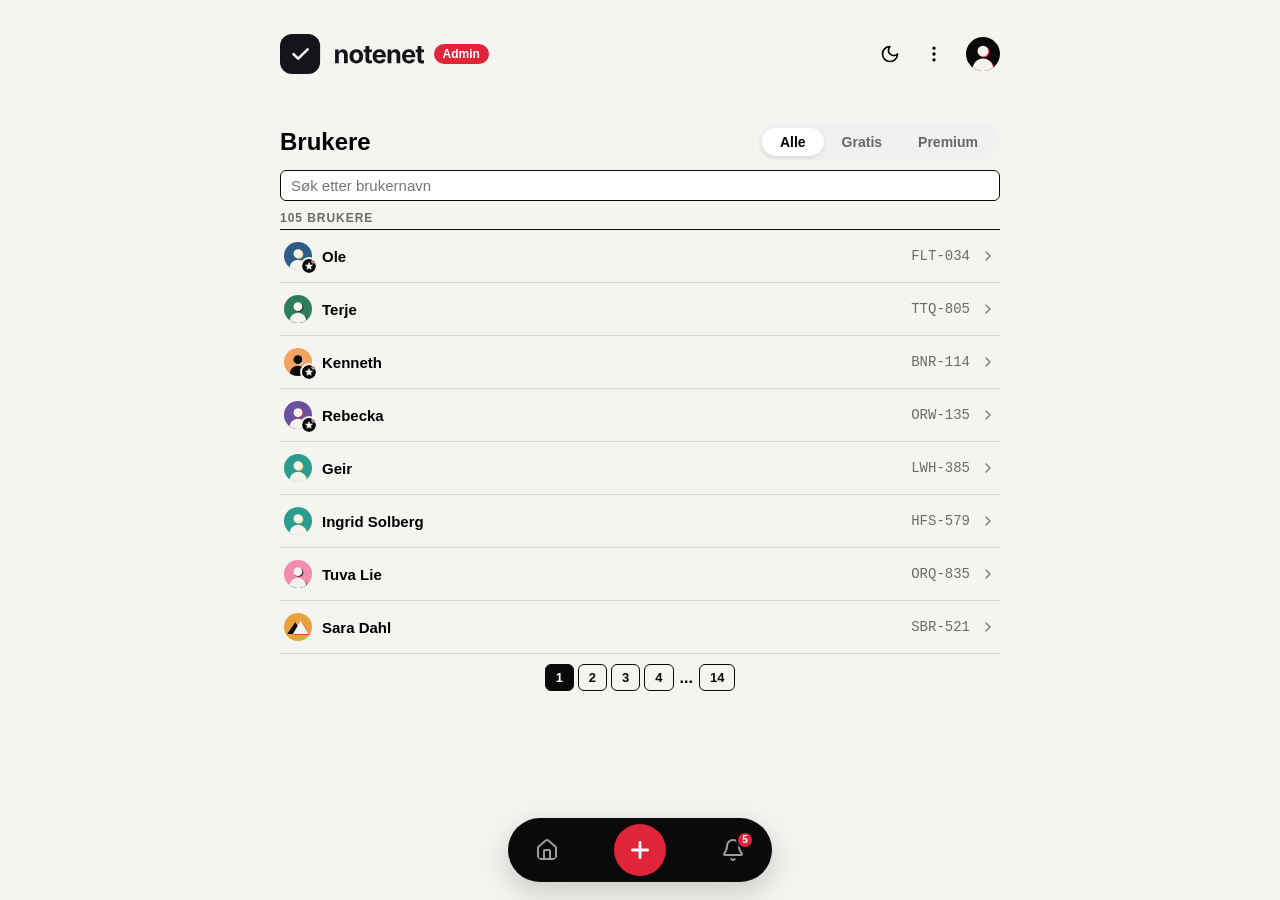
==== commit 6dd0e792: "localstorage" ====
--- a/index.html
+++ b/index.html
@@ -26,12 +26,15 @@
     <script src="/model.js"></script>
     <script src="/pages/header.js"></script>
     <script src="/pages/admin/header.js"></script>
-    <script src="/pages/userProfile.js"></script>
+    <script src="/pages/user/profile.js"></script>
     <script src="/pages/admin/profile.js"></script>
     <script src="/pages/admin/userOverview.js"></script>
+    <script src="/pages/admin/userFilter.js"></script>
+    <script src="/pages/admin/userPagination.js"></script>
     <script src="/pages/admin/viewUser.js"></script>
-    <script src="/pages/userSettings.js"></script>
-    <script src="/pages/userNotification.js"></script>
+    <script src="/pages/user/settings.js"></script>
+    <script src="/pages/user/premium.js"></script>
+    <script src="/pages/user/notification.js"></script>
     <script src="/pages/bottomBarActions.js"></script>
     <script src="/pages/themeToggle.js"></script>
     <script src="/pages/createListModal.js"></script>
@@ -43,8 +46,9 @@
     <script src="/pages/loginPage/logincontroller.js"></script>
     <script src="/pages/regristeringpage/registerview.js"></script>
     <script src="/pages/regristeringpage/registercontroller.js"></script>
+    <script src="/pages/landingPage/landingPageController.js"></script>
     <script src="/pages/landingPage/landingpageview.js"></script>
-    <script src="/pages/landingPage/landingPageController.js"></script>
+    <script src="localStorage.js"></script>
 
     <script src="/pages/toast.js"></script>
 
--- a/styles/elements.css
+++ b/styles/elements.css
@@ -463,3 +463,46 @@
   height: 18px;
   margin: -3px -1px -3px -2px;
 }
+
+/*favorite*/
+.favorite-btn {
+  width: 18px;
+  height: 18px;
+  padding: 4px;
+  flex-shrink: 0;
+  cursor: pointer;
+  opacity: 0.6;
+  transition: opacity 0.15s ease, transform 0.15s ease;
+}
+
+.favorite-btn:hover {
+  opacity: 1;
+  transform: scale(1.1);
+}
+
+.favorite-btn.favorite-on {
+  opacity: 1;
+}
+
+.list-title-row .favorite-btn {
+  width: 24px;
+  height: 24px;
+  opacity: 1;
+}
+
+body.retro .favorite-btn {
+  width: 12px;
+  height: 12px;
+  padding: 6px;
+  transition: none;
+}
+
+body.retro .favorite-btn:hover {
+  transform: none;
+}
+
+body.retro .list-title-row .favorite-btn {
+  width: 24px;
+  height: 24px;
+  padding: 0;
+}
--- a/styles/listPage.css
+++ b/styles/listPage.css
@@ -2,7 +2,7 @@
 .list-container {
   width: 100%;
   max-width: 752px;
-  margin: 0 auto;
+  margin: 0 auto auto;
   padding: 8px 16px;
   display: flex;
   flex-direction: column;
@@ -19,6 +19,12 @@
   gap: 8px;
 }
 
+/* stjernen står i tittelen så den følger med på siste linje */
+.list-title-row h2 .favorite-btn {
+  margin-left: 4px;
+  vertical-align: middle;
+}
+
 /*members*/
 .share-meta {
   display: flex;
@@ -55,6 +61,47 @@
 
 .member-count-btn img.rotated {
   transform: rotate(90deg);
+}
+
+/*leave list*/
+.owner-tag.you-tag {
+  background: #e4e3dd;
+  color: #555555;
+}
+
+.leave-btn {
+  padding: 3px 10px;
+  border: 1px solid #e0243a;
+  border-radius: 999px;
+  background: transparent;
+  color: #e0243a;
+  font-family: inherit;
+  font-size: 12px;
+  font-weight: 600;
+  cursor: pointer;
+  transition: background 0.15s ease, color 0.15s ease;
+}
+
+.leave-btn:hover {
+  background: #e0243a;
+  color: white;
+}
+
+/* litt kraftigere merkelapper og knapp i medlemslista */
+.member-row .owner-tag {
+  font-weight: 700;
+}
+
+body:not(.retro) .member-row .owner-tag.you-tag {
+  border: 1.5px solid #d0cfc9;
+  background: white;
+  color: #0a0a0a;
+}
+
+body:not(.retro) .member-row .leave-btn {
+  padding: 4px 12px;
+  border-width: 1.5px;
+  font-weight: 700;
 }
 
 .members-list {
@@ -717,8 +764,432 @@
 }
 
 /*retro owner tag*/
-body.retro .list-container .owner-tag {
+body.retro .list-container .owner-tag,
+body.retro .list-container .leave-btn {
   border-radius: 0;
   text-transform: uppercase;
   letter-spacing: 0.05em;
 }
+
+/* retro: [ FORLAT ] som en knapp i en terminal */
+body.retro .list-container .leave-btn {
+  padding: 2px 4px;
+  border: none;
+  font-family: Consolas, "Courier New", monospace;
+  font-weight: 700;
+  transition: none;
+}
+
+body.retro .list-container .leave-btn::before {
+  content: "[ ";
+}
+
+body.retro .list-container .leave-btn::after {
+  content: " ]";
+}
+
+/*simple list*/
+.simple-dot {
+  width: 8px;
+  height: 8px;
+  margin: 0 11px 0 9px;
+  border-radius: 50%;
+  background: #e0243a;
+  flex: none;
+}
+
+body.retro .simple-dot {
+  border-radius: 0;
+}
+
+/*note*/
+.note-toolbar {
+  position: sticky;
+  top: 8px;
+  z-index: 5;
+  display: flex;
+  align-items: center;
+  align-self: flex-start;
+  gap: 2px;
+  margin-top: 8px;
+  padding: 4px;
+  border: 1px solid #e4e3dd;
+  border-radius: 12px;
+  background: white;
+}
+
+.note-tool {
+  display: inline-flex;
+  align-items: center;
+  justify-content: center;
+  width: 32px;
+  height: 32px;
+  border: none;
+  border-radius: 8px;
+  background: transparent;
+  color: inherit;
+  font-family: inherit;
+  font-size: 15px;
+  cursor: pointer;
+}
+
+.note-tool:hover {
+  background: #f0f0f0;
+}
+
+.note-tool.active {
+  background: #0a0a0a;
+  color: white;
+}
+
+.note-tool.active img {
+  filter: invert(1);
+}
+
+.note-tool mark {
+  padding: 0 3px;
+  background: #ffe08a;
+  color: #0a0a0a;
+  font-weight: 600;
+}
+
+.note-tool-divider {
+  width: 1px;
+  height: 18px;
+  margin: 0 6px;
+  background: #e4e3dd;
+}
+
+.note-editor {
+  min-height: 360px;
+  padding: 8px 2px 120px;
+  font-size: 16px;
+  line-height: 1.6;
+  outline: none;
+  overflow-wrap: break-word;
+}
+
+.note-editor:empty::before {
+  content: attr(data-placeholder);
+  color: #9a9a95;
+}
+
+/* important fordi vanlige lister og overskrifter i list-container har egen stil */
+.note-editor h3 {
+  margin: 16px 0 4px !important;
+  font-size: 20px !important;
+  letter-spacing: normal !important;
+  text-transform: none !important;
+  opacity: 1 !important;
+}
+
+.note-editor p {
+  margin: 0 0 8px;
+}
+
+.note-editor ul,
+.note-editor ol {
+  display: block !important;
+  margin: 0 0 8px !important;
+  padding-left: 22px !important;
+  border: none !important;
+  border-radius: 0 !important;
+  overflow: visible !important;
+  list-style: disc !important;
+}
+
+.note-editor ol {
+  list-style: decimal !important;
+}
+
+.note-editor li {
+  display: list-item !important;
+  padding: 0 !important;
+  border: none !important;
+  background: transparent !important;
+}
+
+.note-editor li::marker {
+  color: #e0243a;
+}
+
+.note-editor mark {
+  padding: 0 2px;
+  border-radius: 3px;
+  background: #ffe08a;
+  color: inherit;
+}
+
+/*mark colors*/
+.note-editor mark[data-color="green"],
+.note-tool mark[data-color="green"],
+.note-mark-color[data-color="green"] {
+  background: #c4ecaa;
+}
+
+.note-editor mark[data-color="blue"],
+.note-tool mark[data-color="blue"],
+.note-mark-color[data-color="blue"] {
+  background: #bfdcff;
+}
+
+.note-editor mark[data-color="pink"],
+.note-tool mark[data-color="pink"],
+.note-mark-color[data-color="pink"] {
+  background: #ffc8de;
+}
+
+.note-editor mark[data-color="orange"],
+.note-tool mark[data-color="orange"],
+.note-mark-color[data-color="orange"] {
+  background: #ffd2a6;
+}
+
+.note-editor mark[data-color="purple"],
+.note-tool mark[data-color="purple"],
+.note-mark-color[data-color="purple"] {
+  background: #dccbff;
+}
+
+.note-mark-color[data-color="yellow"] {
+  background: #ffe08a;
+}
+
+/*mark split button*/
+.note-mark-split {
+  display: flex;
+}
+
+.note-tool.note-tool-arrow {
+  width: 16px;
+}
+
+.note-tool-arrow img {
+  transform: rotate(90deg);
+  opacity: 0.6;
+}
+
+/*mark menu*/
+.note-mark-menu {
+  position: absolute;
+  top: calc(100% + 6px);
+  display: flex;
+  align-items: center;
+  gap: 6px;
+  padding: 6px;
+  border: 1px solid #e4e3dd;
+  border-radius: 10px;
+  background: white;
+  box-shadow: 0 4px 12px rgba(0, 0, 0, 0.1);
+}
+
+.note-mark-menu[hidden] {
+  display: none;
+}
+
+.note-mark-color {
+  width: 22px;
+  height: 22px;
+  padding: 0;
+  border: 1px solid rgba(0, 0, 0, 0.1);
+  border-radius: 50%;
+  cursor: pointer;
+}
+
+.note-mark-color.active {
+  outline: 2px solid #0a0a0a;
+  outline-offset: 2px;
+}
+
+.note-mark-remove {
+  display: inline-flex;
+  align-items: center;
+  justify-content: center;
+  width: 22px;
+  height: 22px;
+  padding: 0;
+  border: none;
+  border-radius: 6px;
+  background: transparent;
+  cursor: pointer;
+}
+
+.note-mark-remove:hover {
+  background: #f0f0f0;
+}
+
+.note-editor img {
+  display: block;
+  max-width: 100%;
+  margin: 12px 0;
+  border-radius: 12px;
+  cursor: pointer;
+}
+
+.note-editor img[data-size="small"] {
+  width: 33%;
+}
+
+.note-editor img[data-size="medium"] {
+  width: 50%;
+}
+
+/*note authors*/
+.note-editor-wrapper.show-authors .note-editor {
+  padding-left: 34px;
+}
+
+.note-editor-wrapper.show-authors.authors-2 .note-editor {
+  padding-left: 48px;
+}
+
+.note-editor-wrapper.show-authors.authors-3 .note-editor {
+  padding-left: 62px;
+}
+
+.note-author {
+  position: absolute;
+  left: 0;
+}
+
+/* ring rundt avatarer som ligger oppå hverandre */
+.note-author.stacked {
+  box-shadow: 0 0 0 2px #f4f4f1;
+}
+
+body.retro .list-container .note-author.stacked {
+  box-shadow: 0 0 0 2px #f4f4f1;
+}
+
+.note-author-line {
+  position: absolute;
+  left: 9px;
+  width: 2px;
+  border-radius: 1px;
+  background: #e4e3dd;
+}
+
+body.retro .note-author-line {
+  border-radius: 0;
+  background: none;
+  border-left: 2px dotted #9a9a95;
+}
+
+/*note image menu*/
+.note-editor-wrapper {
+  position: relative;
+}
+
+.note-image-menu {
+  position: absolute;
+  display: flex;
+  gap: 2px;
+  padding: 4px;
+  border-radius: 10px;
+  background: #0a0a0a;
+  box-shadow: 0 4px 12px rgba(0, 0, 0, 0.2);
+}
+
+.note-image-menu[hidden] {
+  display: none;
+}
+
+.note-image-menu button {
+  display: inline-flex;
+  align-items: center;
+  padding: 5px 10px;
+  border: none;
+  border-radius: 7px;
+  background: transparent;
+  color: #b0b0b0;
+  font-family: inherit;
+  font-size: 13px;
+  font-weight: 600;
+  cursor: pointer;
+}
+
+.note-image-menu button:hover {
+  color: white;
+}
+
+.note-image-menu button.active {
+  background: white;
+  color: #0a0a0a;
+}
+
+.note-image-menu img {
+  filter: invert(1);
+  opacity: 0.7;
+}
+
+.note-image-menu button:hover img {
+  opacity: 1;
+}
+
+.note-image-divider {
+  width: 1px;
+  margin: 4px 2px;
+  background: #444444;
+}
+
+body.retro .note-toolbar {
+  border: 1.5px solid #0a0a0a;
+  border-radius: 0;
+  background: #f4f4f1;
+}
+
+body.retro .note-tool,
+body.retro .note-editor mark,
+body.retro .note-editor img,
+body.retro .note-image-menu,
+body.retro .note-image-menu button {
+  border-radius: 0;
+}
+
+body.retro .note-image-menu,
+body.retro .note-mark-menu {
+  box-shadow: none;
+}
+
+body.retro .note-mark-menu {
+  border: 1.5px solid #0a0a0a;
+  border-radius: 0;
+  background: #f4f4f1;
+}
+
+body.retro .note-mark-color,
+body.retro .note-mark-remove {
+  border-radius: 0;
+}
+
+body.retro .note-mark-color {
+  border: 1.5px solid #0a0a0a;
+}
+
+body.retro .note-tool-arrow img {
+  opacity: 1;
+}
+
+/* Lucida Console har ikke fet eller kursiv, så de bruker Consolas */
+body.retro .note-editor b,
+body.retro .note-editor strong,
+body.retro .note-editor i,
+body.retro .note-editor em,
+body.retro .note-tool b,
+body.retro .note-tool i {
+  font-family: Consolas, "Courier New", monospace;
+}
+
+body.retro .note-tool-divider {
+  background: #0a0a0a;
+}
+
+body.retro .note-editor li::marker {
+  content: "■ ";
+  font-size: 12px;
+}
+
+body.retro .note-editor img {
+  border: 1.5px solid #0a0a0a;
+}
+
--- a/styles/landingPage.css
+++ b/styles/landingPage.css
@@ -1,62 +1,180 @@
+/*landing page*/
 .landing-page {
-   padding: 20px;
+  width: 100%;
+  max-width: 720px;
+  margin: 8px auto auto;
+  gap: 16px;
 }
 
-.profile-pic {
-   width: 48px;
-   height: 48px;
-   border-radius: 50%;
-   display: block;
-   margin-left: auto;
-   cursor: pointer;
+/*search*/
+.landing-page .input-box {
+  padding: 10px 14px;
 }
 
-.filter-row {
-   display: flex;
-   gap: 8px;
-   margin: 16px 0;
+/*filter*/
+.landing-page .landing-filter {
+  margin: 0 auto;
 }
 
-.filter-button {
-   flex: 1;
-   padding: 10px;
-   font-size: 15px;
-   border: 1px solid #9aa0a6;
-   background: #ffffff;
-   cursor: pointer;
-}
-
-.filter-button.active {
-   background: #3c4043;
-   color: #ffffff;
+/*list rows*/
+.list-rows {
+  border-top: 1.5px solid #0a0a0a;
 }
 
 .list-row {
-   display: flex;
-   align-items: center;
-   gap: 12px;
-   padding: 12px;
-   border: 1px solid #9aa0a6;
-   margin-bottom: 8px;
-   cursor: pointer;
+  gap: 14px;
+  padding: 14px 4px;
+  border-bottom: 1px solid #d6d5cf;
+  cursor: pointer;
+  transition: padding 0.15s ease;
+}
+
+.list-row:hover {
+  padding-left: 12px;
+}
+
+.list-row:hover .list-title {
+  color: #e0243a;
+}
+
+.list-icon {
+  width: 18px;
+  height: 18px;
+  opacity: 0.8;
 }
 
 .list-text {
-   flex: 1;
+  flex: 1;
+  min-width: 0;
 }
 
 .list-title {
-   margin: 0;
-   font-weight: bold;
+  font-size: 15px;
+  font-weight: 600;
 }
 
 .list-owner {
-   margin: 0;
-   font-size: 13px;
-   color: #5f6368;
+  font-size: 13px;
+  color: #6b6b66;
+  white-space: nowrap;
+  overflow: hidden;
+  text-overflow: ellipsis;
 }
 
 .list-count {
-   font-size: 14px;
-   color: #5f6368;
-}+  min-width: 7ch;
+  text-align: right;
+  font-family: Consolas, "Courier New", monospace;
+  font-size: 14px;
+  color: #6b6b66;
+}
+
+.list-arrow {
+  width: 16px;
+  height: 16px;
+  opacity: 0.5;
+}
+
+.list-rows .empty-text {
+  margin: 16px 2px;
+}
+
+/*retro landing page*/
+body.retro .landing-page .input-box {
+  border: none;
+  border-bottom: 2px solid #0a0a0a;
+  border-radius: 0;
+  background: transparent;
+}
+
+body.retro .landing-page .input-box input {
+  background: transparent;
+}
+
+body.retro .list-rows {
+  border-top-width: 2px;
+}
+
+body.retro .list-row {
+  border-bottom: 1px dashed #9a9a95;
+  transition: none;
+}
+
+body.retro .list-count {
+  font-family: "Lucida Console", Consolas, monospace;
+}
+
+body.retro .list-icon,
+body.retro .list-arrow {
+  width: 12px;
+  height: 12px;
+  opacity: 1;
+}
+
+/*empty lists*/
+.empty-lists {
+  margin-top: 12vh;
+  gap: 8px;
+  text-align: center;
+}
+
+.empty-lists-image {
+  width: 220px;
+  margin-bottom: 12px;
+}
+
+.empty-lists h2 {
+  margin-bottom: 4px;
+}
+
+.empty-lists .empty-text {
+  margin: 0 0 16px;
+  font-size: 15px;
+}
+
+.empty-lists-btn {
+  border: none;
+  border-radius: 999px;
+  padding: 12px 24px;
+  background: #e0243a;
+  color: white;
+  font-size: 15px;
+  font-weight: 700;
+  cursor: pointer;
+  transition: background 0.15s ease;
+}
+
+.empty-lists-btn:hover {
+  background: #c81d32;
+}
+
+body.retro .empty-lists-btn {
+  border-radius: 0;
+  text-transform: uppercase;
+  font-size: 12px;
+}
+
+/*list groups*/
+.landing-group {
+  margin: 8px 0 -8px;
+  font-size: 12px;
+  font-weight: 700;
+  letter-spacing: 0.08em;
+  text-transform: uppercase;
+  color: #6b6b66;
+}
+
+body.dark .landing-group {
+  color: #8a8a85;
+}
+
+body.retro .landing-group {
+  font-size: 13px;
+  letter-spacing: 0.05em;
+  color: inherit;
+}
+
+body.retro .landing-group::before {
+  content: "// ";
+  color: #e0243a;
+}
--- a/styles/modals.css
+++ b/styles/modals.css
@@ -219,3 +219,93 @@
 body.retro .modal-toggle-container .modal-toggle-btn:disabled {
   color: #b5b5b0;
 }
+
+/*list type*/
+.create-list-modal {
+  max-width: 520px;
+}
+
+.type-label {
+  display: block;
+  margin-bottom: 8px;
+  font-size: 12px;
+  font-weight: 700;
+  letter-spacing: 0.06em;
+  text-transform: uppercase;
+  color: #6b6b66;
+}
+
+.type-pick {
+  display: grid;
+  grid-template-columns: repeat(3, 1fr);
+  gap: 10px;
+  margin-bottom: 16px;
+}
+
+.type-card {
+  display: flex;
+  flex-direction: column;
+  align-items: flex-start;
+  gap: 5px;
+  padding: 12px;
+  border: 1.5px solid #d6d5cf;
+  border-radius: 12px;
+  background: transparent;
+  color: inherit;
+  text-align: left;
+  cursor: pointer;
+  transition: border-color 0.15s ease;
+}
+
+.type-card:hover {
+  border-color: #9a9a95;
+}
+
+.type-card.active {
+  border-color: #0a0a0a;
+  box-shadow: 0 0 0 1px #0a0a0a;
+}
+
+.type-card img {
+  width: 20px;
+  height: 20px;
+}
+
+.type-card b {
+  font-size: 14px;
+}
+
+.type-card small {
+  font-size: 12px;
+  line-height: 1.35;
+  color: #6b6b66;
+}
+
+body.retro .type-card {
+  border-radius: 0;
+  transition: none;
+}
+
+body.retro .type-card img {
+  width: 24px;
+  height: 24px;
+}
+
+body.retro .type-label::before {
+  content: "// ";
+  color: #e0243a;
+}
+
+/*danger button*/
+.edit-btn.edit-btn-danger,
+body.dark .edit-btn.edit-btn-danger {
+  background: #e0243a;
+  border-color: #e0243a;
+  color: white;
+}
+
+.edit-btn.edit-btn-danger:hover,
+body.dark .edit-btn.edit-btn-danger:hover {
+  background: #c81d32;
+  border-color: #c81d32;
+}
--- a/styles/admin.css
+++ b/styles/admin.css
@@ -213,15 +213,20 @@
   padding-right: 0;
 }
 
-.admin-data-row > span:first-child {
+.admin-data-row > span:first-child,
+.admin-data-row > div > span:first-child {
   color: #6b6b66;
 }
 
 .admin-data-row > span:last-child,
-.admin-data-row > div > span {
+.admin-data-row > div > span:last-child {
   font-weight: 600;
   text-align: right;
   overflow-wrap: anywhere;
+}
+
+.admin-data-row .edit-btn {
+  margin-right: 0;
 }
 
 /*filter switch*/
@@ -333,3 +338,29 @@
 body.retro .admin-premium-icon {
   border-radius: 0;
 }
+
+/*delete user*/
+.delete-user-btn {
+  width: 100%;
+  padding: 10px;
+  border: 1.5px solid #e0243a;
+  border-radius: 8px;
+  background: transparent;
+  color: #e0243a;
+  font-size: 14px;
+  font-weight: 700;
+  cursor: pointer;
+  transition: background 0.15s ease, color 0.15s ease;
+}
+
+.delete-user-btn:hover {
+  background: #e0243a;
+  color: white;
+}
+
+body.retro .delete-user-btn {
+  border-radius: 0;
+  font-size: 12px;
+  text-transform: uppercase;
+  transition: none;
+}
--- a/styles/darkMode.css
+++ b/styles/darkMode.css
@@ -154,6 +154,17 @@
 
 body.dark .member-count-btn:hover {
   color: #ffffff;
+}
+
+body.dark .owner-tag.you-tag {
+  background: #333333;
+  color: #b0b0b0;
+}
+
+body.dark:not(.retro) .member-row .owner-tag.you-tag {
+  border-color: #444444;
+  background: #1e1e1e;
+  color: #e8e8e8;
 }
 
 body.dark .invite-btn {
@@ -396,7 +407,8 @@
 body.dark .admin-count,
 body.dark .admin-stat-sub,
 body.dark .admin-user-code,
-body.dark .admin-data-row > span:first-child {
+body.dark .admin-data-row > span:first-child,
+body.dark .admin-data-row > div > span:first-child {
   color: #8a8a85;
 }
 
@@ -662,3 +674,197 @@
 body.dark.retro .profile-container .image-size {
   border-color: #e8e8e8;
 }
+
+/*landing page*/
+body.dark .list-rows {
+  border-top-color: #e8e8e8;
+}
+
+body.dark .list-row {
+  border-bottom-color: #333333;
+}
+
+body.dark .list-owner,
+body.dark .list-count {
+  color: #8a8a85;
+}
+
+body.dark.retro .landing-page .input-box {
+  border-bottom-color: #e8e8e8;
+}
+
+body.dark.retro .list-row {
+  border-bottom-color: #444444;
+}
+
+/*favorite*/
+body.dark img.favorite-on {
+  filter: none;
+}
+
+/*list type*/
+body.dark .type-card {
+  border-color: #444444;
+}
+
+body.dark .type-card:hover {
+  border-color: #777777;
+}
+
+body.dark .type-card.active {
+  border-color: #e8e8e8;
+  box-shadow: 0 0 0 1px #e8e8e8;
+}
+
+body.dark .type-label,
+body.dark .type-card small {
+  color: #8a8a85;
+}
+
+/*note*/
+body.dark .note-toolbar {
+  background: #1e1e1e;
+  border-color: #333333;
+}
+
+body.dark .note-tool:hover {
+  background: #2a2a2a;
+}
+
+body.dark .note-tool.active {
+  background: #e8e8e8;
+  color: #121212;
+}
+
+body.dark .note-tool.active img {
+  filter: none;
+}
+
+body.dark .note-tool-divider {
+  background: #333333;
+}
+
+body.dark .note-tool mark,
+body.dark .note-editor mark {
+  background: #8a6d1f;
+}
+
+body.dark .note-tool mark {
+  color: #e8e8e8;
+}
+
+body.dark.retro .note-toolbar {
+  background: #121212;
+  border-color: #e8e8e8;
+}
+
+body.dark.retro .note-tool-divider {
+  background: #e8e8e8;
+}
+
+body.dark.retro .note-editor img {
+  border-color: #e8e8e8;
+}
+
+/*note image menu*/
+body.dark .note-image-menu {
+  background: #e8e8e8;
+}
+
+body.dark .note-image-menu button {
+  color: #555555;
+}
+
+body.dark .note-image-menu button:hover {
+  color: #121212;
+}
+
+body.dark .note-image-menu button.active {
+  background: #121212;
+  color: #e8e8e8;
+}
+
+body.dark .note-image-menu img {
+  filter: none;
+}
+
+body.dark .note-image-divider {
+  background: #b0b0b0;
+}
+
+/*mark colors*/
+body.dark .note-mark-color[data-color="yellow"] {
+  background: #8a6d1f;
+}
+
+body.dark .note-editor mark[data-color="green"],
+body.dark .note-tool mark[data-color="green"],
+body.dark .note-mark-color[data-color="green"] {
+  background: #3f6b2c;
+}
+
+body.dark .note-editor mark[data-color="blue"],
+body.dark .note-tool mark[data-color="blue"],
+body.dark .note-mark-color[data-color="blue"] {
+  background: #2d5683;
+}
+
+body.dark .note-editor mark[data-color="pink"],
+body.dark .note-tool mark[data-color="pink"],
+body.dark .note-mark-color[data-color="pink"] {
+  background: #84405f;
+}
+
+body.dark .note-editor mark[data-color="orange"],
+body.dark .note-tool mark[data-color="orange"],
+body.dark .note-mark-color[data-color="orange"] {
+  background: #8a5424;
+}
+
+body.dark .note-editor mark[data-color="purple"],
+body.dark .note-tool mark[data-color="purple"],
+body.dark .note-mark-color[data-color="purple"] {
+  background: #5b4391;
+}
+
+/*mark menu*/
+body.dark .note-mark-menu {
+  background: #1e1e1e;
+  border-color: #333333;
+}
+
+body.dark .note-mark-color {
+  border-color: rgba(255, 255, 255, 0.15);
+}
+
+body.dark .note-mark-color.active {
+  outline-color: #e8e8e8;
+}
+
+body.dark .note-mark-remove:hover {
+  background: #2a2a2a;
+}
+
+body.dark.retro .note-mark-menu {
+  background: #121212;
+  border-color: #e8e8e8;
+}
+
+body.dark.retro .note-mark-color {
+  border-color: #e8e8e8;
+}
+
+/*note authors*/
+body.dark .note-author.stacked,
+body.dark.retro .list-container .note-author.stacked {
+  box-shadow: 0 0 0 2px #121212;
+}
+
+body.dark .note-author-line {
+  background: #333333;
+}
+
+body.dark.retro .note-author-line {
+  background: none;
+  border-left-color: #666666;
+}
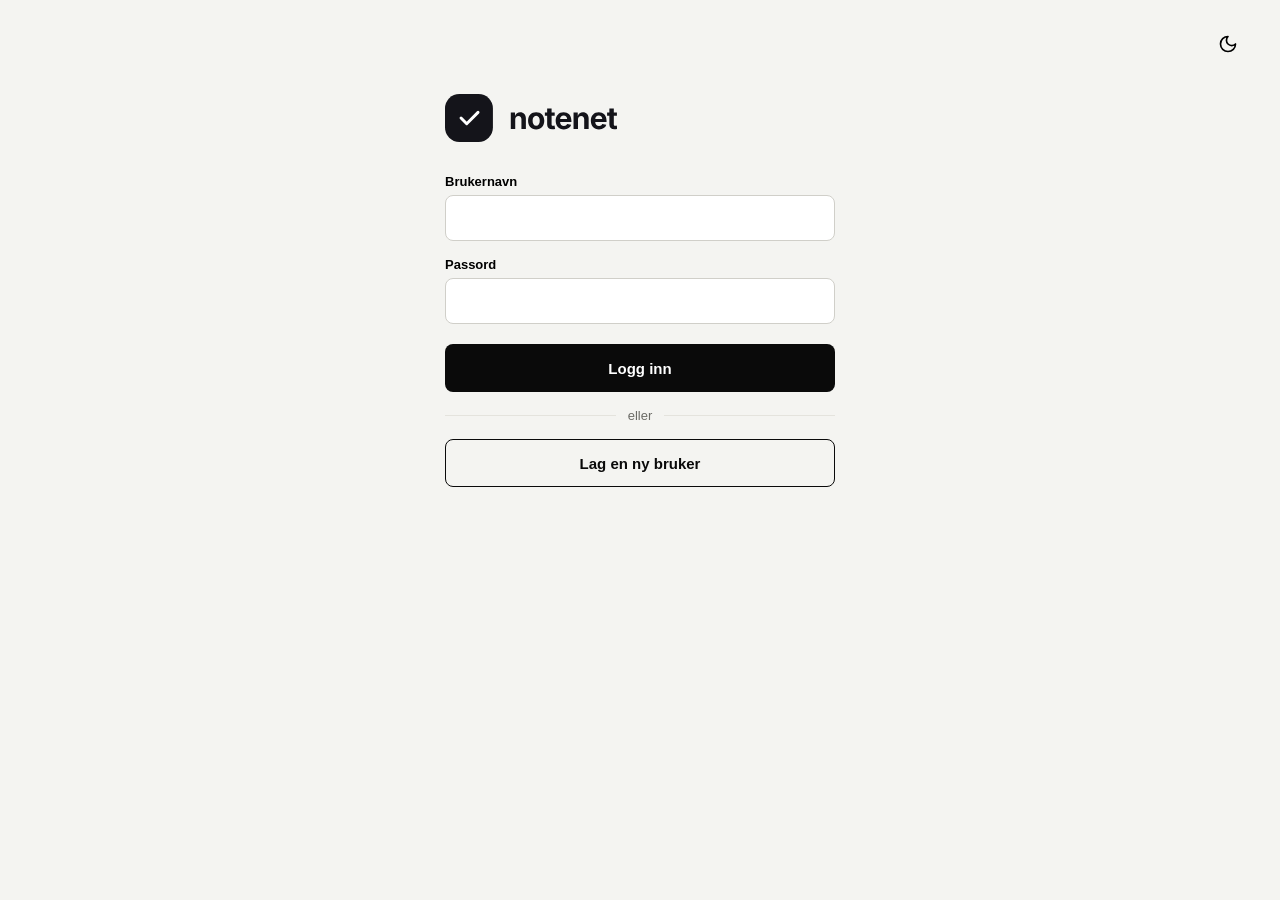
==== commit c002e0d0: "Use relative paths for GitHub Pages" ====
--- a/index.html
+++ b/index.html
@@ -23,38 +23,38 @@
   </head>
   <body>
     <div id="app" class="flex column justify-between"></div>
-    <script src="/model.js"></script>
-    <script src="/pages/header.js"></script>
-    <script src="/pages/admin/header.js"></script>
-    <script src="/pages/user/profile.js"></script>
-    <script src="/pages/admin/profile.js"></script>
-    <script src="/pages/admin/userOverview.js"></script>
-    <script src="/pages/admin/userFilter.js"></script>
-    <script src="/pages/admin/userPagination.js"></script>
-    <script src="/pages/admin/viewUser.js"></script>
-    <script src="/pages/user/settings.js"></script>
-    <script src="/pages/user/premium.js"></script>
-    <script src="/pages/user/notification.js"></script>
-    <script src="/pages/bottomBarActions.js"></script>
-    <script src="/pages/themeToggle.js"></script>
-    <script src="/pages/createListModal.js"></script>
-    <script src="/pages/inviteMemberModal.js"></script>
-    <script src="/pages/warningModals.js"></script>
-    <script src="/pages/listPage/listPageView.js"></script>
-    <script src="/pages/listPage/listPageController.js"></script>
-    <script src="/pages/loginPage/loginview.js"></script>
-    <script src="/pages/loginPage/logincontroller.js"></script>
-    <script src="/pages/regristeringpage/registerview.js"></script>
-    <script src="/pages/regristeringpage/registercontroller.js"></script>
-    <script src="/pages/landingPage/landingPageController.js"></script>
-    <script src="/pages/landingPage/landingpageview.js"></script>
+    <script src="model.js"></script>
+    <script src="pages/header.js"></script>
+    <script src="pages/admin/header.js"></script>
+    <script src="pages/user/profile.js"></script>
+    <script src="pages/admin/profile.js"></script>
+    <script src="pages/admin/userOverview.js"></script>
+    <script src="pages/admin/userFilter.js"></script>
+    <script src="pages/admin/userPagination.js"></script>
+    <script src="pages/admin/viewUser.js"></script>
+    <script src="pages/user/settings.js"></script>
+    <script src="pages/user/premium.js"></script>
+    <script src="pages/user/notification.js"></script>
+    <script src="pages/bottomBarActions.js"></script>
+    <script src="pages/themeToggle.js"></script>
+    <script src="pages/createListModal.js"></script>
+    <script src="pages/inviteMemberModal.js"></script>
+    <script src="pages/warningModals.js"></script>
+    <script src="pages/listPage/listPageView.js"></script>
+    <script src="pages/listPage/listPageController.js"></script>
+    <script src="pages/loginPage/loginview.js"></script>
+    <script src="pages/loginPage/logincontroller.js"></script>
+    <script src="pages/regristeringpage/registerview.js"></script>
+    <script src="pages/regristeringpage/registercontroller.js"></script>
+    <script src="pages/landingPage/landingPageController.js"></script>
+    <script src="pages/landingPage/landingpageview.js"></script>
     <script src="localStorage.js"></script>
 
-    <script src="/pages/toast.js"></script>
+    <script src="pages/toast.js"></script>
 
-    <script src="/view.js"></script>
-    <script src="/router.js"></script>
-    <script src="/modals.js"></script>
-    <script src="/controller.js"></script>
+    <script src="view.js"></script>
+    <script src="router.js"></script>
+    <script src="modals.js"></script>
+    <script src="controller.js"></script>
   </body>
 </html>
--- a/styles/listPage.css
+++ b/styles/listPage.css
@@ -61,6 +61,25 @@
 
 .member-count-btn img.rotated {
   transform: rotate(90deg);
+}
+
+/*delete list*/
+.list-actions {
+  display: flex;
+  align-items: center;
+  gap: 10px;
+  margin-left: auto;
+}
+
+.list-delete {
+  display: flex;
+  justify-content: center;
+  margin: 32px 0 120px;
+}
+
+/* notatet trenger ikke ekstra plass i bunnen når slett-knappen ligger under */
+.list-container:has(.list-delete) .note-editor {
+  padding-bottom: 24px;
 }
 
 /*leave list*/
@@ -98,7 +117,8 @@
   color: #0a0a0a;
 }
 
-body:not(.retro) .member-row .leave-btn {
+body:not(.retro) .member-row .leave-btn,
+body:not(.retro) .list-delete .leave-btn {
   padding: 4px 12px;
   border-width: 1.5px;
   font-weight: 700;
